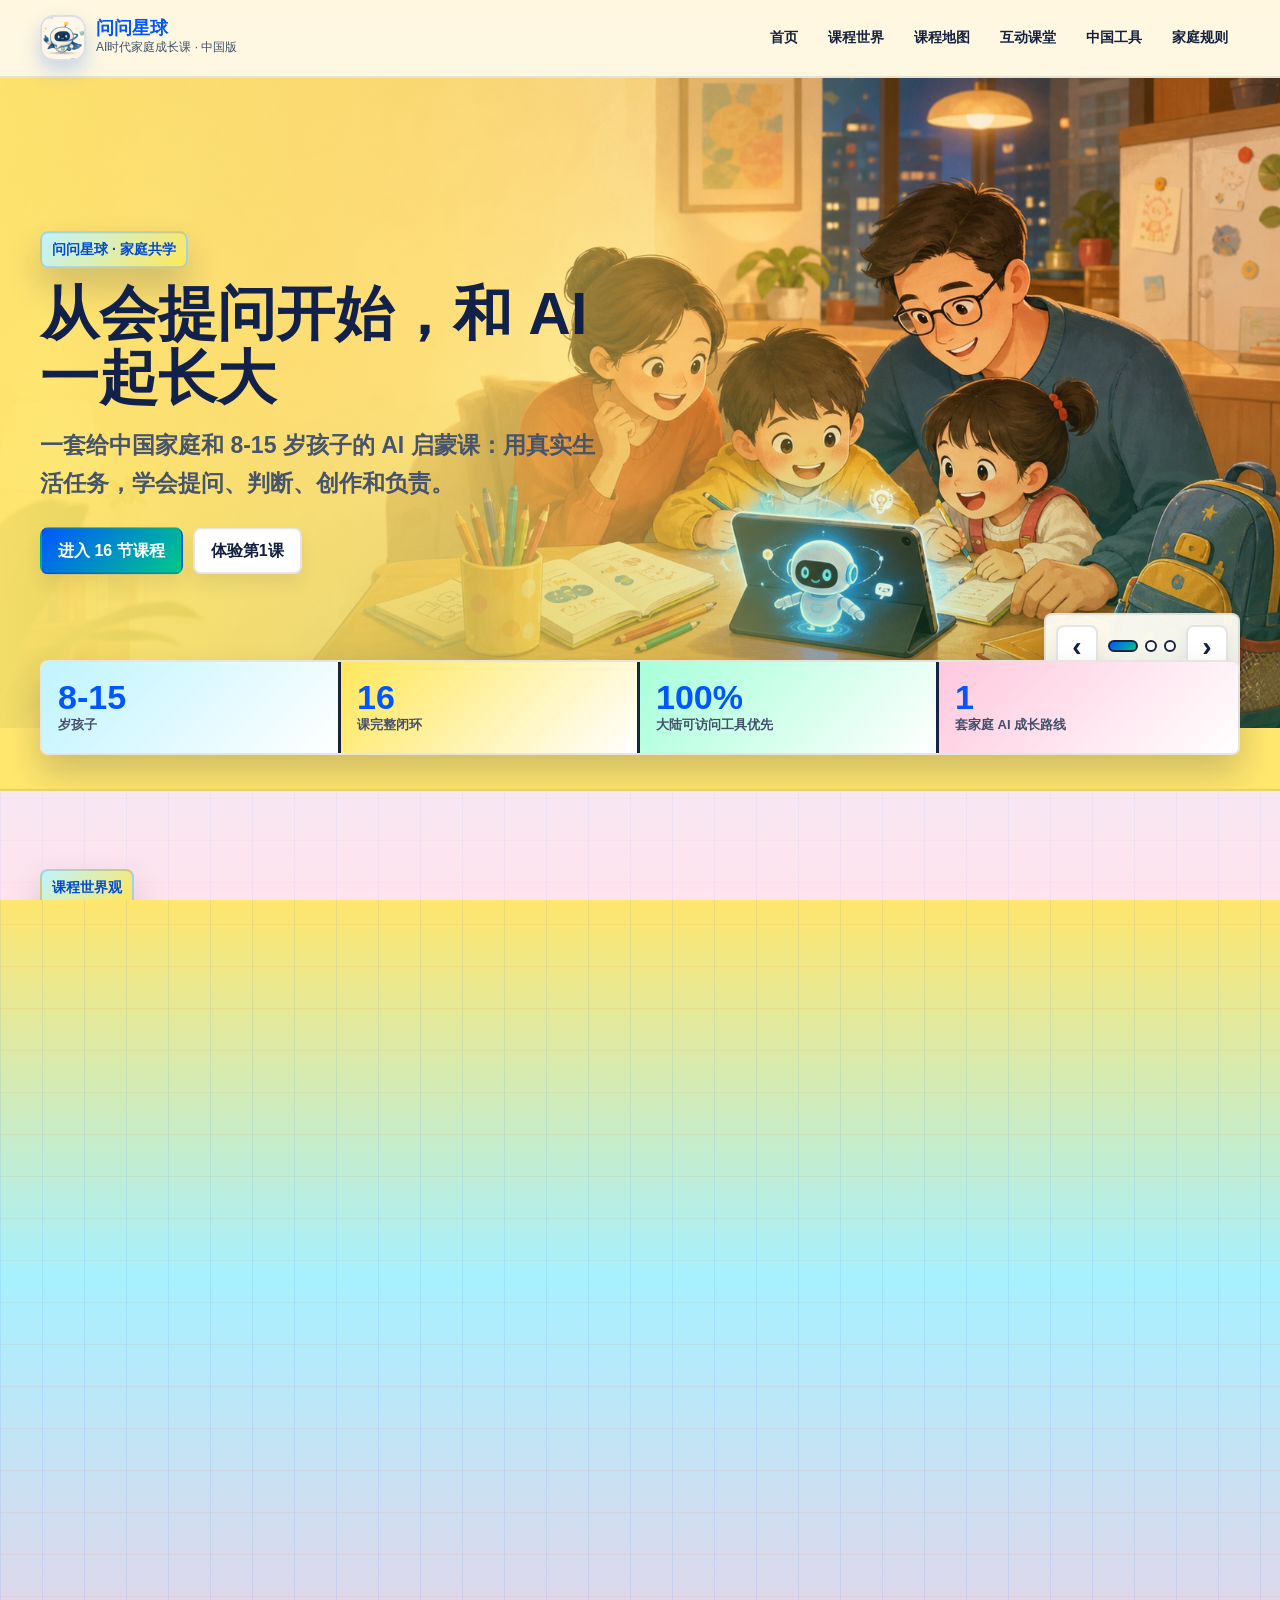
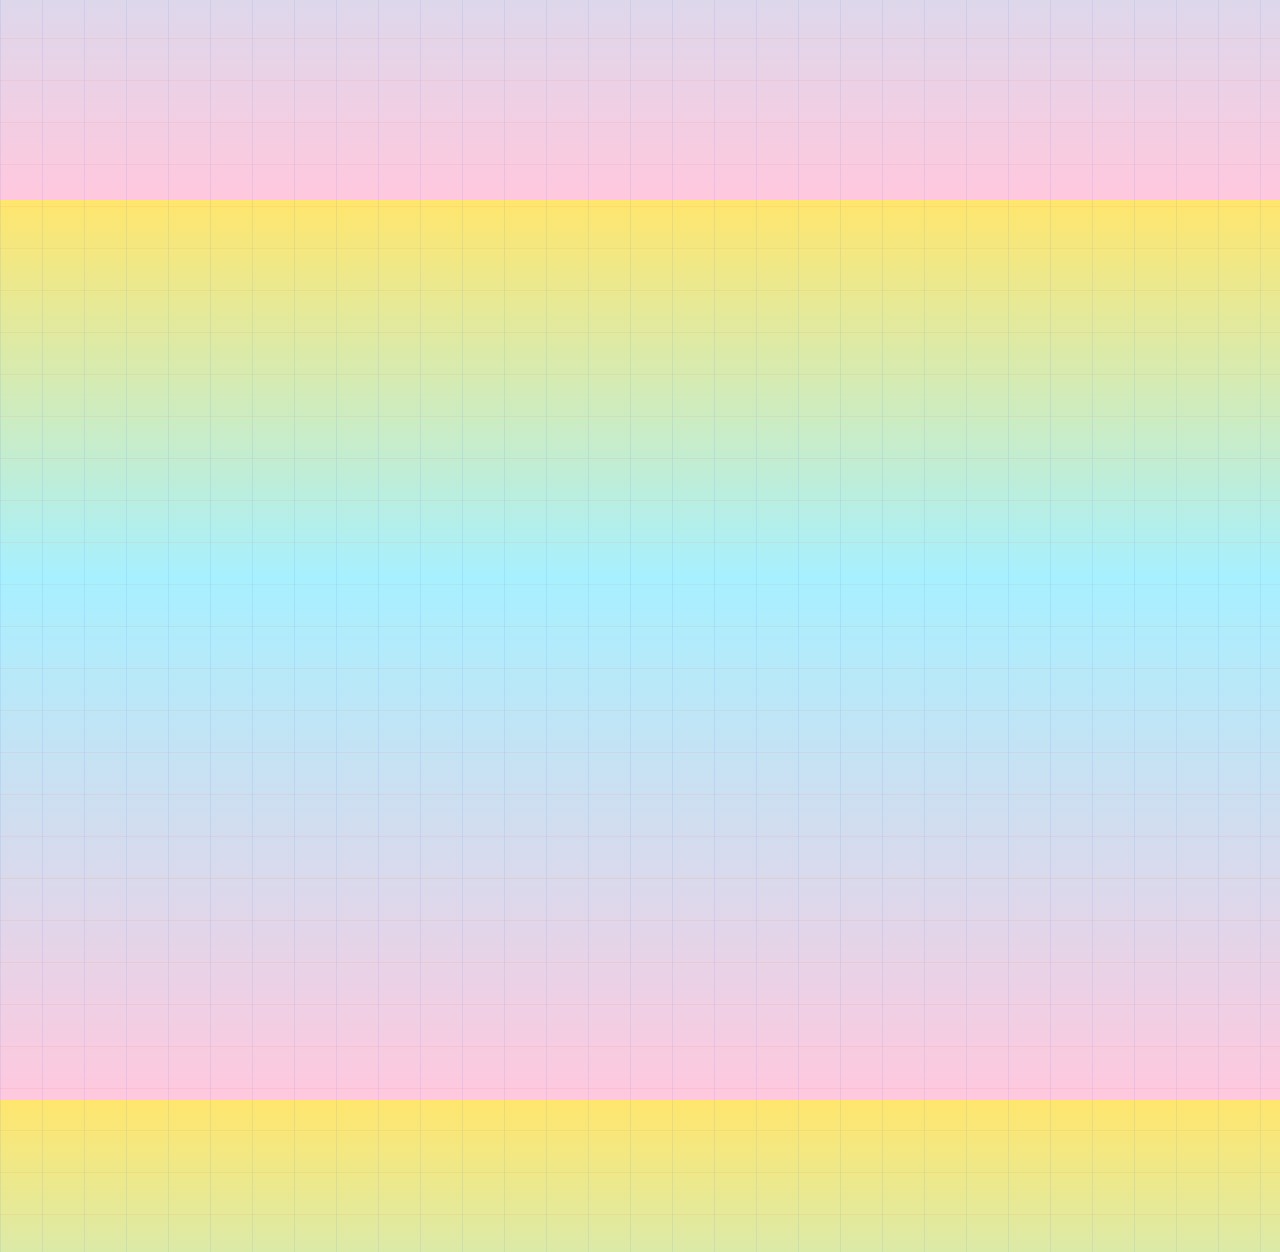
==== index.html @ 51a1dd1c "Publish Wenwen Planet AI course site" ====
<!doctype html>
<html lang="zh-CN">
<head>
  <meta charset="utf-8">
  <meta name="viewport" content="width=device-width, initial-scale=1">
  <title>问问星球 | AI时代家庭成长课（中国版）</title>
  <meta name="description" content="面向中国家庭与 8-15 岁孩子的 AI 原生教育启蒙课程，使用中国大陆可直接访问的 AI 工具，包含课程地图、交互 PPT 和每课小游戏。">
  <link rel="icon" href="assets/favicon.svg" type="image/svg+xml">
  <link rel="stylesheet" href="styles.css?v=wenwen-bright-20260520">
  <link rel="stylesheet" href="wenwen-bright.css?v=20260520f">
</head>
<body data-page="home">
  <a class="skip-link" href="#main">跳到主要内容</a>

  <header class="site-header">
    <nav class="topbar" aria-label="主导航">
      <a class="brand" href="#home" aria-label="问问星球首页">
        <span class="brand-mark image-mark" aria-hidden="true"><img src="assets/wenwen-planet-avatar.jpg" alt=""></span>
        <span>
          <strong>问问星球</strong>
          <small>AI时代家庭成长课 · 中国版</small>
        </span>
      </a>
      <button class="nav-toggle" type="button" aria-expanded="false" aria-controls="siteNav">
        <span aria-hidden="true">☰</span>
        <span class="sr-only">打开导航</span>
      </button>
      <div class="site-nav" id="siteNav">
        <a href="#home">首页</a>
        <a href="#world">课程世界</a>
        <a href="#map">课程地图</a>
        <a href="course.html?lesson=1">互动课堂</a>
        <a href="#toolbox">中国工具</a>
        <a href="#family">家庭规则</a>
      </div>
    </nav>
  </header>

  <main id="main">
    <section class="hero" id="home" aria-labelledby="heroTitle">
      <div class="hero-carousel" id="heroCarousel" aria-roledescription="carousel">
        <article class="hero-slide is-active" data-hero-slide="0">
          <img src="assets/hero-family-ai.jpg" alt="中国家庭在温暖的家中一起体验 AI 学习的儿童插画">
          <div class="hero-copy">
            <p class="eyebrow">问问星球 · 家庭共学</p>
            <h1 id="heroTitle">从会提问开始，和 AI 一起长大</h1>
            <p>一套给中国家庭和 8-15 岁孩子的 AI 启蒙课：用真实生活任务，学会提问、判断、创作和负责。</p>
            <div class="hero-actions">
              <a class="btn primary" href="#map">进入 16 节课程</a>
              <a class="btn ghost" href="course.html?lesson=1">体验第1课</a>
            </div>
          </div>
        </article>
        <article class="hero-slide" data-hero-slide="1">
          <img src="assets/hero-classroom-ai.jpg" alt="学生在课堂中使用 AI 解决学习问题的儿童插画">
          <div class="hero-copy">
            <p class="eyebrow">学习场景 · 真实落地</p>
            <h2>AI 可以是学习助手<br>不是答案复制机</h2>
            <p>用豆包、DeepSeek、通义千问、Kimi 等大陆可访问工具，练习“先思考，再让 AI 提示”。</p>
            <div class="hero-actions">
              <a class="btn primary" href="#map">看学习课程</a>
              <button class="btn ghost" type="button" data-start-course="3">打开第3课</button>
            </div>
          </div>
        </article>
        <article class="hero-slide" data-hero-slide="2">
          <img src="assets/hero-creator-ai.jpg" alt="孩子们用 AI 创作音乐、游戏和海报的儿童插画">
          <div class="hero-copy">
            <p class="eyebrow">创造力 · 作品驱动</p>
            <h2>把想法变成歌、海报、视频和游戏世界</h2>
            <p>每一课都有互动 PPT 和小游戏，孩子不是看完就走，而是带走一个小作品。</p>
            <div class="hero-actions">
              <button class="btn primary" type="button" data-start-course="6">体验创作课</button>
              <a class="btn ghost" href="#world">看课程世界</a>
            </div>
          </div>
        </article>
      </div>
      <div class="carousel-controls" aria-label="首页轮播控制">
        <button class="icon-btn" type="button" id="heroPrev" aria-label="上一张">‹</button>
        <div class="hero-dots" id="heroDots"></div>
        <button class="icon-btn" type="button" id="heroNext" aria-label="下一张">›</button>
      </div>
      <div class="hero-ribbon" aria-label="课程关键数字">
        <div><strong>8-15</strong><span>岁孩子</span></div>
        <div><strong>16</strong><span>课完整闭环</span></div>
        <div><strong>100%</strong><span>大陆可访问工具优先</span></div>
        <div><strong>1</strong><span>套家庭 AI 成长路线</span></div>
      </div>
    </section>

    <section class="section world-section" id="world" aria-labelledby="worldTitle">
      <div class="section-inner">
        <div class="section-heading">
          <p class="section-kicker">课程世界观</p>
          <h2 id="worldTitle">欢迎来到「问问星球」</h2>
          <p class="section-lead">孩子不是来寻找标准答案，而是跟着星球向导“问问”完成一连串真实任务：提问、验证、创作、展示，再把 AI 变成家庭共同成长的工具。</p>
        </div>
        <div class="mascot-showcase">
          <img src="assets/wenwen-planet-ip.jpg" alt="问问星球课程 Logo 和 AI 星球向导 IP 形象">
          <div>
            <p class="mini-tag">Logo / IP</p>
            <h3>问问，一个专门陪孩子提好问题的 AI 星球向导</h3>
            <p>视觉系统升级为明亮蓝绿、太阳黄和珊瑚橙的“探索星球”配色，保留纸感插画的温暖，同时让页面更有童趣、节奏和行动感。</p>
          </div>
        </div>
        <div class="phase-grid">
          <article class="phase-card color-mint">
            <span>01</span>
            <h3>AI时代认知建立</h3>
            <p>解决家长焦虑与孩子陌生感，理解 AI 和未来世界。</p>
          </article>
          <article class="phase-card color-sky">
            <span>02</span>
            <h3>AI真实生活场景</h3>
            <p>学习、英语、作业、绘画、视频、音乐、游戏都变成可操作任务。</p>
          </article>
          <article class="phase-card color-sun">
            <span>03</span>
            <h3>AI时代核心能力</h3>
            <p>练提问、判断、创造、协作，避免只会“点按钮”。</p>
          </article>
          <article class="phase-card color-rose">
            <span>04</span>
            <h3>AI安全与未来</h3>
            <p>识别诈骗、换脸和信息风险，建立未来学校与职业想象。</p>
          </article>
        </div>
      </div>
    </section>

    <section class="section story-section" aria-labelledby="storyTitle">
      <div class="section-inner">
        <div class="section-heading">
          <p class="section-kicker">插画场景</p>
          <h2 id="storyTitle">每个孩子都能代入的真实任务</h2>
          <p class="section-lead">课程视觉从真实照片改为更适合儿童课程的插画化表达，保留家庭、课堂、创作、项目和安全五类使用场景。</p>
        </div>
        <div class="story-grid">
          <article><img src="assets/hero-family-ai.jpg" alt="亲子共同学习 AI 插画"><h3>家庭共学</h3><p>家长不再只盯结果，而是和孩子一起看过程。</p></article>
          <article><img src="assets/hero-classroom-ai.jpg" alt="学生课堂使用 AI 插画"><h3>学习助手</h3><p>AI 讲思路、出练习、帮复盘，不替孩子完成作业。</p></article>
          <article><img src="assets/hero-creator-ai.jpg" alt="孩子用 AI 创作插画"><h3>创造力工坊</h3><p>歌曲、海报、动画、游戏都能变成孩子自己的作品。</p></article>
          <article><img src="assets/scene-safety-photo.jpg" alt="学生进行 AI 安全判断的场景"><h3>安全判断</h3><p>学会识别 AI 诈骗、换脸、隐私和不可靠信息。</p></article>
        </div>
      </div>
    </section>

    <section class="section map-section" id="map" aria-labelledby="mapTitle">
      <div class="section-inner">
        <div class="section-heading with-progress">
          <div>
            <p class="section-kicker">课程地图</p>
            <h2 id="mapTitle">16 节课，每课一个互动小游戏</h2>
            <p class="section-lead">点击任意课程会进入独立课堂页面：左侧是可翻页互动 PPT，右侧是本课小游戏、提示词模板和家庭任务。</p>
          </div>
          <div class="progress-widget" aria-label="课程完成进度">
            <strong id="progressNumber">0/16</strong>
            <span>已点亮课程</span>
            <div class="progress-track"><span id="progressBar"></span></div>
          </div>
        </div>
        <div class="map-controls">
          <div class="filter-group" role="group" aria-label="课程模块筛选">
            <button class="filter-btn is-active" type="button" data-filter="all">全部</button>
            <button class="filter-btn" type="button" data-filter="mindset">认知</button>
            <button class="filter-btn" type="button" data-filter="life">学习生活</button>
            <button class="filter-btn" type="button" data-filter="create">创造力</button>
            <button class="filter-btn" type="button" data-filter="ability">核心能力</button>
            <button class="filter-btn" type="button" data-filter="future">安全未来</button>
          </div>
          <label class="search-box">
            <span class="sr-only">搜索课程</span>
            <input id="lessonSearch" type="search" placeholder="搜索：作业、英语、音乐、游戏、安全……">
          </label>
        </div>
        <div class="lesson-grid" id="lessonGrid" aria-live="polite"></div>
      </div>
    </section>

    <section class="section toolbox-section" id="toolbox" aria-labelledby="toolboxTitle">
      <div class="section-inner">
        <div class="section-heading">
          <p class="section-kicker">中国可用工具</p>
          <h2 id="toolboxTitle">工具不是主角，真实可用才是门槛</h2>
          <p class="section-lead">课程优先使用中国大陆可直接访问的工具，并在每课标注适用场景。实际开课前建议再做一次可用性复查。</p>
        </div>
        <div class="tool-grid">
          <article><strong>对话与学习</strong><p>豆包、DeepSeek、腾讯元宝、通义千问、Kimi</p></article>
          <article><strong>图像与视频</strong><p>即梦AI、通义万相、美图AI、可灵AI、Seedance</p></article>
          <article><strong>音乐与游戏</strong><p>天工AI、豆包、蛋仔派对、迷你世界</p></article>
          <article><strong>陪伴与安全讨论</strong><p>星野、猫箱，以及家庭边界卡</p></article>
        </div>
      </div>
    </section>

    <section class="section family-section" id="family" aria-labelledby="familyTitle">
      <div class="section-inner family-grid">
        <div>
          <p class="section-kicker">家庭规则</p>
          <h2 id="familyTitle">不是禁止 AI，而是建立边界</h2>
          <p class="section-lead">孩子要能说清楚：我先做了什么，AI 帮了哪一步，我最后如何判断和修改。</p>
        </div>
        <div class="rule-board">
          <article><span>允许</span><p>解释知识、整理思路、启发创作、检查错误。</p></article>
          <article><span>不允许</span><p>直接抄答案、上传隐私、伪装原创、让 AI 替自己思考。</p></article>
          <article><span>必须</span><p>先自己想，再问 AI；能说出过程；家长和孩子一起制定规则。</p></article>
        </div>
      </div>
    </section>
  </main>

  <div class="toast" id="toast" role="status" aria-live="polite"></div>

  <script src="script.js?v=scroll-rescue-20260520d"></script>
</body>
</html>
---- styles.css ----
:root {
  --ink: #20213a;
  --muted: #62647c;
  --paper: #fff7df;
  --cream: #fffdf4;
  --line: #20213a;
  --blue: #3f7cff;
  --sky: #8ed8ff;
  --mint: #72dfb7;
  --sun: #ffd84d;
  --orange: #ff8657;
  --rose: #ff71a8;
  --violet: #8b76ff;
  --green: #9bdd62;
  --shadow: 6px 6px 0 rgba(32, 33, 58, 0.94);
  --soft-shadow: 0 18px 46px rgba(42, 38, 84, 0.16);
}

/* Refined illustration skin: calmer, softer, closer to children's book editorial design. */
:root {
  --ink: #17213c;
  --muted: #64708a;
  --paper: #fbf4e6;
  --cream: #fffdf7;
  --line: #d8dfeb;
  --blue: #2f6fbd;
  --sky: #d8ecff;
  --mint: #dff6e9;
  --sun: #ffe8a6;
  --orange: #f07d55;
  --rose: #f3c4d7;
  --violet: #d9d2ff;
  --green: #dff2c7;
  --shadow: 0 14px 34px rgba(23, 33, 60, 0.12);
  --soft-shadow: 0 18px 48px rgba(23, 33, 60, 0.13);
}

html,
body {
  min-height: 100%;
  overflow-x: hidden;
  overflow-y: auto;
}

body {
  background:
    linear-gradient(180deg, rgba(255, 253, 247, 0.82), rgba(251, 244, 230, 0.92)),
    var(--paper);
}

.site-header {
  border-bottom: 1px solid rgba(23, 33, 60, 0.1);
  background: rgba(255, 253, 247, 0.92);
}

.brand-mark {
  border: 1px solid rgba(23, 33, 60, 0.12);
  border-radius: 14px;
  background: linear-gradient(145deg, #eef8ff, #fff8de);
  box-shadow: 0 8px 18px rgba(47, 111, 189, 0.15);
  color: var(--blue);
}

.site-nav a:hover,
.site-nav a:focus,
.btn,
.icon-btn,
.filter-btn,
.chip-btn,
.pill-btn,
.search-box input {
  border: 1px solid rgba(23, 33, 60, 0.14);
  box-shadow: 0 8px 18px rgba(23, 33, 60, 0.08);
}

.btn:hover,
.icon-btn:hover,
.filter-btn:hover,
.chip-btn:hover,
.pill-btn:hover {
  transform: translateY(-1px);
  box-shadow: 0 12px 24px rgba(23, 33, 60, 0.11);
}

.btn.primary {
  background: var(--blue);
  color: white;
}

.btn.ghost,
.filter-btn,
.chip-btn,
.pill-btn {
  background: rgba(255, 253, 247, 0.94);
}

.eyebrow,
.section-kicker,
.mini-tag,
.ppt-kicker {
  border: 1px solid rgba(23, 33, 60, 0.12);
  background: rgba(216, 236, 255, 0.92);
  color: var(--blue);
  box-shadow: none;
}

.hero {
  border-bottom: 1px solid rgba(23, 33, 60, 0.08);
}

.hero-slide::after {
  background:
    linear-gradient(90deg, rgba(251, 244, 230, 0.98) 0%, rgba(251, 244, 230, 0.82) 37%, rgba(251, 244, 230, 0.22) 72%),
    linear-gradient(0deg, rgba(23, 33, 60, 0.08), transparent 56%);
}

.hero-copy {
  padding: 4px 0;
}

h1,
.hero-copy h2 {
  max-width: 620px;
  font-size: clamp(38px, 4.6vw, 64px);
  line-height: 1.08;
}

.hero-copy p:not(.eyebrow),
.section-lead {
  color: #4d5870;
}

.carousel-controls,
.hero-ribbon,
.phase-card,
.story-grid article,
.tool-grid article,
.lesson-card,
.rule-board article,
.ppt-stage,
.game-panel,
.prompt-card,
.worksheet-card,
.empty-classroom,
.progress-widget,
.studio-header,
.mascot-showcase,
.course-rail,
.course-cover-grid {
  border: 1px solid rgba(23, 33, 60, 0.12);
  box-shadow: var(--shadow);
}

.carousel-controls {
  background: rgba(255, 253, 247, 0.9);
}

.icon-btn,
.hero-dots button,
.slide-dots button {
  border: 1px solid rgba(23, 33, 60, 0.18);
}

.hero-dots button.is-active,
.slide-dots button.is-active {
  background: var(--blue);
}

.hero-ribbon {
  overflow: hidden;
}

.hero-ribbon div {
  border-right: 1px solid rgba(23, 33, 60, 0.12);
}

.phase-card {
  background: var(--cream);
}

.phase-card::after {
  border-color: rgba(23, 33, 60, 0.08);
}

.color-mint { background: #e8f7ee; }
.color-sky { background: #e8f4ff; }
.color-sun { background: #fff3cf; }
.color-rose { background: #ffeaf1; }

.mascot-showcase {
  display: grid;
  grid-template-columns: minmax(260px, 0.9fr) minmax(0, 1.1fr);
  gap: 28px;
  align-items: center;
  margin: 8px 0 28px;
  padding: 22px;
  border-radius: 8px;
  background: rgba(255, 253, 247, 0.94);
}

.mascot-showcase img {
  width: 100%;
  max-height: 430px;
  border-radius: 8px;
  object-fit: cover;
  object-position: center;
}

.mascot-showcase h3 {
  margin-bottom: 12px;
  font-size: clamp(26px, 3.6vw, 42px);
  line-height: 1.16;
}

.mascot-showcase p:last-child {
  margin-bottom: 0;
  color: var(--muted);
  font-size: 17px;
  font-weight: 650;
}

.lesson-art {
  border-bottom: 1px solid rgba(23, 33, 60, 0.1);
  background: #e8f4ff;
}

.lesson-art::before,
.lesson-art::after {
  display: none;
}

.lesson-icon {
  border: 1px solid rgba(23, 33, 60, 0.12);
  background: rgba(255, 253, 247, 0.94);
  box-shadow: 0 8px 18px rgba(23, 33, 60, 0.1);
}

.lesson-number,
.lesson-module,
.lesson-tags span,
.tool-chip {
  border: 1px solid rgba(23, 33, 60, 0.12);
}

.lesson-number,
.progress-widget {
  background: #eef8ff;
}

.filter-btn.is-active {
  background: var(--blue);
}

.ppt-frame {
  background:
    linear-gradient(135deg, rgba(232, 244, 255, 0.78), rgba(255, 243, 207, 0.42)),
    white;
}

.ppt-frame li,
.worksheet-card li,
.builder-grid label,
.quiz-item,
.sequence-zone {
  border: 1px solid rgba(23, 33, 60, 0.12);
}

.prompt-card pre {
  border: 0;
  background: #17213c;
}

.course-main {
  min-height: calc(100vh - 76px);
}

.course-cover {
  padding: 42px 0 28px;
}

.course-cover-grid {
  display: grid;
  grid-template-columns: minmax(0, 1fr) 260px;
  gap: 28px;
  align-items: center;
  padding: 24px;
  border-radius: 8px;
  background: rgba(255, 253, 247, 0.94);
}

.course-cover h1 {
  margin-bottom: 12px;
  font-size: clamp(34px, 4.4vw, 58px);
  line-height: 1.08;
}

.course-cover img {
  width: 100%;
  aspect-ratio: 1;
  border-radius: 8px;
  object-fit: cover;
  object-position: center 60%;
}

.course-workspace {
  padding: 12px 24px 72px;
}

.course-layout {
  width: min(1440px, 100%);
  margin: 0 auto;
  display: grid;
  grid-template-columns: 300px minmax(0, 1fr);
  gap: 20px;
  align-items: start;
}

.course-rail {
  position: sticky;
  top: 96px;
  max-height: calc(100vh - 116px);
  overflow: auto;
  padding: 14px;
  border-radius: 8px;
  background: rgba(255, 253, 247, 0.94);
}

.rail-head {
  display: grid;
  gap: 2px;
  margin-bottom: 12px;
}

.rail-head strong {
  font-size: 20px;
}

.rail-head span,
.rail-course em {
  color: var(--muted);
  font-style: normal;
  font-size: 12px;
  font-weight: 750;
}

.course-rail-list {
  display: grid;
  gap: 8px;
}

.rail-course {
  display: grid;
  grid-template-columns: 34px 1fr;
  gap: 8px;
  width: 100%;
  padding: 10px;
  border: 1px solid rgba(23, 33, 60, 0.1);
  border-radius: 8px;
  background: white;
  color: var(--ink);
  text-align: left;
}

.rail-course span {
  grid-row: span 2;
  display: grid;
  place-items: center;
  width: 34px;
  height: 34px;
  border-radius: 8px;
  background: #eef8ff;
  color: var(--blue);
  font-weight: 950;
}

.rail-course strong {
  line-height: 1.25;
  font-size: 14px;
}

.rail-course.is-active {
  border-color: rgba(47, 111, 189, 0.42);
  background: #eef8ff;
}

.course-page .classroom-shell,
body[data-page="course"] .classroom-shell {
  min-height: 620px;
}

body[data-page="course"] .lesson-studio {
  grid-template-columns: minmax(0, 1.05fr) minmax(360px, 0.95fr);
}

body[data-page="course"] .empty-classroom img {
  width: 160px;
  margin: 0 auto 12px;
  border-radius: 8px;
}

@media (max-width: 1050px) {
  .mascot-showcase,
  .course-cover-grid,
  .course-layout {
    grid-template-columns: 1fr;
  }

  .course-rail {
    position: relative;
    top: auto;
    max-height: none;
  }

  .course-rail-list {
    grid-template-columns: repeat(2, minmax(0, 1fr));
  }

  body[data-page="course"] .lesson-studio {
    grid-template-columns: 1fr;
  }
}

@media (max-width: 760px) {
  .hero-slide::after {
    background:
      linear-gradient(0deg, rgba(251, 244, 230, 0.98) 0%, rgba(251, 244, 230, 0.9) 54%, rgba(251, 244, 230, 0.22) 100%);
  }

  h1,
  .hero-copy h2 {
    font-size: clamp(34px, 10vw, 42px);
  }

  .hero-ribbon div {
    border-right: 1px solid rgba(23, 33, 60, 0.12);
    border-bottom: 1px solid rgba(23, 33, 60, 0.12);
  }

  .course-workspace {
    padding: 8px 14px 52px;
  }

  .course-rail-list {
    grid-template-columns: 1fr;
  }

  .course-cover-grid {
    padding: 18px;
  }

  .course-cover img {
    max-width: 220px;
    justify-self: center;
  }
}

/* Final active skin for Wenwen Planet. Kept at EOF so it wins over earlier design experiments. */
:root {
  --ink: #14203f;
  --muted: #526176;
  --paper: #fff2b8;
  --cream: #fffdf5;
  --line: #18233f;
  --blue: #2868ff;
  --sky: #7bd8ff;
  --mint: #43d8b5;
  --sun: #ffd62e;
  --orange: #ff7048;
  --rose: #ff76ad;
  --violet: #8d7cff;
  --green: #8ce75d;
  --shadow: 0 16px 32px rgba(20, 32, 63, 0.16);
  --soft-shadow: 0 18px 46px rgba(20, 32, 63, 0.14);
}

html,
body {
  height: auto !important;
  min-height: 100% !important;
  overflow-x: hidden !important;
  overflow-y: scroll !important;
  overscroll-behavior-y: auto;
  touch-action: pan-y;
}

body {
  background:
    linear-gradient(90deg, rgba(40, 104, 255, 0.055) 1px, transparent 1px),
    linear-gradient(180deg, rgba(255, 112, 72, 0.055) 1px, transparent 1px),
    linear-gradient(180deg, #fff7cf 0%, #e9f8ff 44%, #fff0ec 100%);
  background-size: 42px 42px, 42px 42px, auto;
}

main,
.course-main,
.section,
.course-workspace,
.classroom-section {
  overflow: visible !important;
}

section {
  scroll-margin-top: 94px;
}

.site-header {
  border-bottom: 2px solid rgba(20, 32, 63, 0.1);
  background: rgba(255, 253, 245, 0.9);
  backdrop-filter: blur(18px);
}

.brand {
  gap: 10px;
}

.brand strong {
  color: var(--blue);
}

.brand small {
  color: #42516a;
}

.brand-mark {
  border: 2px solid rgba(20, 32, 63, 0.14);
  background: linear-gradient(145deg, #ffffff, #e0fbff 45%, #fff0a3);
  box-shadow: 0 10px 18px rgba(40, 104, 255, 0.18);
}

.brand-mark.image-mark {
  padding: 0;
  overflow: hidden;
  background: #ffffff;
  color: transparent;
}

.brand-mark.image-mark img {
  width: 100%;
  height: 100%;
  display: block;
  object-fit: cover;
  object-position: center;
}

.site-nav a:hover,
.site-nav a:focus {
  border-color: rgba(40, 104, 255, 0.28);
  background: #fff6a8;
  box-shadow: 0 10px 18px rgba(40, 104, 255, 0.12);
}

.nav-toggle {
  background: #fff6a8;
  color: var(--blue);
  border: 2px solid rgba(20, 32, 63, 0.16);
}

.btn.primary,
.filter-btn.is-active,
.hero-dots button.is-active,
.slide-dots button.is-active {
  background: linear-gradient(135deg, var(--blue), #00bda5);
  color: #ffffff;
}

.btn.ghost,
.filter-btn,
.chip-btn,
.pill-btn {
  background: #ffffff;
}

.btn,
.icon-btn,
.filter-btn,
.chip-btn,
.pill-btn,
.search-box input {
  border: 2px solid rgba(20, 32, 63, 0.12);
  box-shadow: 0 10px 18px rgba(20, 32, 63, 0.08);
}

.eyebrow,
.section-kicker,
.mini-tag,
.ppt-kicker {
  border: 2px solid rgba(40, 104, 255, 0.15);
  background: linear-gradient(135deg, #dcf7ff, #fff1a6);
  color: #205be0;
}

.hero {
  background: #fff7cf;
  border-bottom: 2px solid rgba(20, 32, 63, 0.1);
}

.hero-slide::after {
  background:
    linear-gradient(90deg, rgba(255, 247, 207, 0.98) 0%, rgba(255, 247, 207, 0.82) 35%, rgba(255, 247, 207, 0.16) 72%),
    linear-gradient(0deg, rgba(40, 104, 255, 0.12), transparent 54%);
}

.hero-copy h1,
.hero-copy h2 {
  color: #12214a;
}

.hero-copy p:not(.eyebrow),
.section-lead {
  color: #46556d;
}

.carousel-controls,
.hero-ribbon,
.phase-card,
.story-grid article,
.tool-grid article,
.lesson-card,
.rule-board article,
.ppt-stage,
.game-panel,
.prompt-card,
.worksheet-card,
.empty-classroom,
.progress-widget,
.studio-header,
.mascot-showcase,
.course-rail,
.course-cover-grid {
  border: 2px solid rgba(20, 32, 63, 0.1);
  box-shadow: var(--shadow);
}

.carousel-controls,
.hero-ribbon,
.story-grid article,
.tool-grid article,
.lesson-card,
.rule-board article,
.ppt-stage,
.game-panel,
.prompt-card,
.worksheet-card,
.empty-classroom,
.studio-header,
.course-rail,
.course-cover-grid {
  background: rgba(255, 253, 245, 0.95);
}

.hero-ribbon strong {
  color: var(--blue);
}

.phase-card:nth-child(1) {
  background: linear-gradient(135deg, #d8ffef, #f4fff8);
}

.phase-card:nth-child(2) {
  background: linear-gradient(135deg, #dff6ff, #f7fcff);
}

.phase-card:nth-child(3) {
  background: linear-gradient(135deg, #fff0a6, #fff9db);
}

.phase-card:nth-child(4) {
  background: linear-gradient(135deg, #ffe2ef, #fff7fb);
}

.color-mint { background: #d8ffef; }
.color-sky { background: #dff6ff; }
.color-sun { background: #fff0a6; }
.color-rose { background: #ffe2ef; }

.mascot-showcase {
  background:
    linear-gradient(135deg, rgba(255, 255, 255, 0.96), rgba(220, 247, 255, 0.76)),
    #ffffff;
}

.mascot-showcase img,
.story-grid img,
.course-cover img,
.empty-classroom img {
  border: 2px solid rgba(20, 32, 63, 0.08);
  box-shadow: 0 14px 28px rgba(20, 32, 63, 0.1);
}

.lesson-art {
  background: linear-gradient(135deg, #dff6ff, #fff0a6);
}

.lesson-icon {
  background: linear-gradient(135deg, #ffffff, #dff6ff);
  color: var(--blue);
}

.lesson-number,
.lesson-module,
.lesson-tags span,
.tool-chip,
.ppt-frame li,
.worksheet-card li,
.builder-grid label,
.quiz-item,
.sequence-zone,
.rail-course span {
  border: 2px solid rgba(20, 32, 63, 0.1);
}

.lesson-number,
.progress-widget,
.rail-course span {
  background: #fff0a6;
  color: #9a4d00;
}

.lesson-module,
.lesson-tags span,
.tool-chip {
  background: #dff6ff;
  color: #205be0;
}

.ppt-frame {
  background:
    linear-gradient(135deg, rgba(223, 246, 255, 0.88), rgba(255, 240, 166, 0.56)),
    #ffffff;
}

.prompt-card pre {
  background: #12214a;
}

.rail-course {
  border: 2px solid rgba(20, 32, 63, 0.08);
  background: #ffffff;
}

.rail-course.is-active {
  border-color: rgba(40, 104, 255, 0.42);
  background: linear-gradient(135deg, #dff6ff, #fff6bd);
}

.focus-classroom .hero,
.focus-classroom .world-section,
.focus-classroom .story-section,
.focus-classroom .map-section,
.focus-classroom .toolbox-section,
.focus-classroom .family-section {
  display: block;
}

@media (max-width: 760px) {
  .hero-slide::after {
    background:
      linear-gradient(0deg, rgba(255, 247, 207, 0.98) 0%, rgba(255, 247, 207, 0.9) 54%, rgba(255, 247, 207, 0.18) 100%);
  }
}

/* Wenwen Planet bright illustration skin: vivid enough for children, still readable for parents. */
:root {
  --ink: #14203f;
  --muted: #526176;
  --paper: #fff2b8;
  --cream: #fffdf5;
  --line: #18233f;
  --blue: #2868ff;
  --sky: #7bd8ff;
  --mint: #43d8b5;
  --sun: #ffd62e;
  --orange: #ff7048;
  --rose: #ff76ad;
  --violet: #8d7cff;
  --green: #8ce75d;
  --shadow: 0 16px 32px rgba(20, 32, 63, 0.16);
  --soft-shadow: 0 18px 46px rgba(20, 32, 63, 0.14);
}

html,
body {
  height: auto !important;
  min-height: 100% !important;
  overflow-x: hidden !important;
  overflow-y: scroll !important;
  overscroll-behavior-y: auto;
  touch-action: pan-y;
}

body {
  background:
    linear-gradient(90deg, rgba(40, 104, 255, 0.055) 1px, transparent 1px),
    linear-gradient(180deg, rgba(255, 112, 72, 0.055) 1px, transparent 1px),
    linear-gradient(180deg, #fff7cf 0%, #e9f8ff 44%, #fff0ec 100%);
  background-size: 42px 42px, 42px 42px, auto;
}

main,
.course-main,
.section,
.course-workspace,
.classroom-section {
  overflow: visible !important;
}

section {
  scroll-margin-top: 94px;
}

.site-header {
  border-bottom: 2px solid rgba(20, 32, 63, 0.1);
  background: rgba(255, 253, 245, 0.9);
  backdrop-filter: blur(18px);
}

.brand {
  gap: 10px;
}

.brand strong {
  color: var(--blue);
  letter-spacing: 0;
}

.brand small {
  color: #42516a;
}

.brand-mark {
  border: 2px solid rgba(20, 32, 63, 0.14);
  background: linear-gradient(145deg, #ffffff, #e0fbff 45%, #fff0a3);
  box-shadow: 0 10px 18px rgba(40, 104, 255, 0.18);
}

.brand-mark.image-mark {
  padding: 0;
  overflow: hidden;
  background: #ffffff;
  color: transparent;
}

.brand-mark.image-mark img {
  width: 100%;
  height: 100%;
  display: block;
  object-fit: cover;
  object-position: center;
}

.site-nav a:hover,
.site-nav a:focus {
  border-color: rgba(40, 104, 255, 0.28);
  background: #fff6a8;
  box-shadow: 0 10px 18px rgba(40, 104, 255, 0.12);
}

.nav-toggle {
  background: #fff6a8;
  color: var(--blue);
  border: 2px solid rgba(20, 32, 63, 0.16);
}

.btn.primary,
.filter-btn.is-active,
.hero-dots button.is-active,
.slide-dots button.is-active {
  background: linear-gradient(135deg, var(--blue), #00bda5);
  color: #ffffff;
}

.btn.ghost,
.filter-btn,
.chip-btn,
.pill-btn {
  background: #ffffff;
}

.btn,
.icon-btn,
.filter-btn,
.chip-btn,
.pill-btn,
.search-box input {
  border: 2px solid rgba(20, 32, 63, 0.12);
  box-shadow: 0 10px 18px rgba(20, 32, 63, 0.08);
}

.eyebrow,
.section-kicker,
.mini-tag,
.ppt-kicker {
  border: 2px solid rgba(40, 104, 255, 0.15);
  background: linear-gradient(135deg, #dcf7ff, #fff1a6);
  color: #205be0;
}

.hero {
  background: #fff7cf;
  border-bottom: 2px solid rgba(20, 32, 63, 0.1);
}

.hero-slide::after {
  background:
    linear-gradient(90deg, rgba(255, 247, 207, 0.98) 0%, rgba(255, 247, 207, 0.82) 35%, rgba(255, 247, 207, 0.16) 72%),
    linear-gradient(0deg, rgba(40, 104, 255, 0.12), transparent 54%);
}

.hero-copy h1,
.hero-copy h2 {
  color: #12214a;
}

.hero-copy p:not(.eyebrow),
.section-lead {
  color: #46556d;
}

.carousel-controls,
.hero-ribbon,
.phase-card,
.story-grid article,
.tool-grid article,
.lesson-card,
.rule-board article,
.ppt-stage,
.game-panel,
.prompt-card,
.worksheet-card,
.empty-classroom,
.progress-widget,
.studio-header,
.mascot-showcase,
.course-rail,
.course-cover-grid {
  border: 2px solid rgba(20, 32, 63, 0.1);
  box-shadow: var(--shadow);
}

.carousel-controls,
.hero-ribbon,
.story-grid article,
.tool-grid article,
.lesson-card,
.rule-board article,
.ppt-stage,
.game-panel,
.prompt-card,
.worksheet-card,
.empty-classroom,
.studio-header,
.course-rail,
.course-cover-grid {
  background: rgba(255, 253, 245, 0.95);
}

.hero-ribbon strong {
  color: var(--blue);
}

.phase-card:nth-child(1) {
  background: linear-gradient(135deg, #d8ffef, #f4fff8);
}

.phase-card:nth-child(2) {
  background: linear-gradient(135deg, #dff6ff, #f7fcff);
}

.phase-card:nth-child(3) {
  background: linear-gradient(135deg, #fff0a6, #fff9db);
}

.phase-card:nth-child(4) {
  background: linear-gradient(135deg, #ffe2ef, #fff7fb);
}

.color-mint { background: #d8ffef; }
.color-sky { background: #dff6ff; }
.color-sun { background: #fff0a6; }
.color-rose { background: #ffe2ef; }

.mascot-showcase {
  background:
    linear-gradient(135deg, rgba(255, 255, 255, 0.96), rgba(220, 247, 255, 0.76)),
    #ffffff;
}

.mascot-showcase img,
.story-grid img,
.course-cover img,
.empty-classroom img {
  border: 2px solid rgba(20, 32, 63, 0.08);
  box-shadow: 0 14px 28px rgba(20, 32, 63, 0.1);
}

.lesson-art {
  background: linear-gradient(135deg, #dff6ff, #fff0a6);
}

.lesson-icon {
  background: linear-gradient(135deg, #ffffff, #dff6ff);
  color: var(--blue);
}

.lesson-number,
.lesson-module,
.lesson-tags span,
.tool-chip,
.ppt-frame li,
.worksheet-card li,
.builder-grid label,
.quiz-item,
.sequence-zone,
.rail-course span {
  border: 2px solid rgba(20, 32, 63, 0.1);
}

.lesson-number,
.progress-widget,
.rail-course span {
  background: #fff0a6;
  color: #9a4d00;
}

.lesson-module,
.lesson-tags span,
.tool-chip {
  background: #dff6ff;
  color: #205be0;
}

.ppt-frame {
  background:
    linear-gradient(135deg, rgba(223, 246, 255, 0.88), rgba(255, 240, 166, 0.56)),
    #ffffff;
}

.prompt-card pre {
  background: #12214a;
}

.rail-course {
  border: 2px solid rgba(20, 32, 63, 0.08);
  background: #ffffff;
}

.rail-course.is-active {
  border-color: rgba(40, 104, 255, 0.42);
  background: linear-gradient(135deg, #dff6ff, #fff6bd);
}

body[data-page="course"] .classroom-shell {
  min-height: 620px;
}

.focus-classroom .hero,
.focus-classroom .world-section,
.focus-classroom .story-section,
.focus-classroom .map-section,
.focus-classroom .toolbox-section,
.focus-classroom .family-section {
  display: block;
}

@media (max-width: 760px) {
  .hero-slide::after {
    background:
      linear-gradient(0deg, rgba(255, 247, 207, 0.98) 0%, rgba(255, 247, 207, 0.9) 54%, rgba(255, 247, 207, 0.18) 100%);
  }
}

* {
  box-sizing: border-box;
}

html {
  scroll-behavior: smooth;
}

body {
  margin: 0;
  color: var(--ink);
  background:
    linear-gradient(90deg, rgba(32, 33, 58, 0.04) 1px, transparent 1px),
    linear-gradient(0deg, rgba(32, 33, 58, 0.04) 1px, transparent 1px),
    var(--paper);
  background-size: 26px 26px;
  font-family: -apple-system, BlinkMacSystemFont, "Segoe UI", "PingFang SC", "Hiragino Sans GB", "Microsoft YaHei", sans-serif;
  line-height: 1.65;
}

button,
input,
select,
textarea {
  font: inherit;
}

button {
  cursor: pointer;
}

a {
  color: inherit;
  text-decoration: none;
}

img {
  display: block;
  max-width: 100%;
}

.sr-only,
.skip-link {
  position: absolute;
  width: 1px;
  height: 1px;
  padding: 0;
  margin: -1px;
  overflow: hidden;
  clip: rect(0, 0, 0, 0);
  white-space: nowrap;
  border: 0;
}

.skip-link:focus {
  width: auto;
  height: auto;
  clip: auto;
  margin: 12px;
  padding: 10px 14px;
  background: var(--ink);
  color: white;
  z-index: 1000;
}

.site-header {
  position: sticky;
  top: 0;
  z-index: 50;
  border-bottom: 3px solid var(--line);
  background: rgba(255, 247, 223, 0.94);
  backdrop-filter: blur(14px);
}

.topbar {
  width: min(1200px, calc(100% - 32px));
  min-height: 76px;
  margin: 0 auto;
  display: flex;
  align-items: center;
  justify-content: space-between;
  gap: 18px;
}

.brand {
  display: inline-flex;
  align-items: center;
  gap: 12px;
  min-width: 260px;
}

.brand > span:last-child {
  min-width: 0;
}

.brand-mark {
  display: inline-grid;
  place-items: center;
  width: 46px;
  height: 46px;
  border: 3px solid var(--line);
  border-radius: 8px;
  background: var(--sun);
  color: var(--ink);
  font-weight: 950;
  box-shadow: 4px 4px 0 var(--rose);
}

.brand strong,
.brand small {
  display: block;
}

.brand strong {
  font-size: 18px;
  line-height: 1.15;
}

.brand small {
  color: var(--muted);
  font-size: 12px;
}

.site-nav {
  display: flex;
  justify-content: flex-end;
  gap: 6px;
}

.site-nav a {
  padding: 9px 10px;
  border: 2px solid transparent;
  border-radius: 8px;
  font-size: 14px;
  font-weight: 800;
}

.site-nav a:hover,
.site-nav a:focus {
  border-color: var(--line);
  background: white;
  box-shadow: 3px 3px 0 var(--line);
}

.nav-toggle {
  display: none;
  width: 42px;
  height: 42px;
  border: 3px solid var(--line);
  border-radius: 8px;
  background: var(--sun);
}

.hero {
  position: relative;
  overflow: hidden;
  border-bottom: 3px solid var(--line);
  background: var(--cream);
}

.hero-carousel {
  position: relative;
  min-height: 650px;
}

.hero-slide {
  position: absolute;
  inset: 0;
  opacity: 0;
  visibility: hidden;
  transition: opacity 360ms ease, visibility 360ms ease;
}

.hero-slide.is-active {
  position: relative;
  opacity: 1;
  visibility: visible;
}

.hero-slide img {
  width: 100%;
  height: 650px;
  object-fit: cover;
}

.hero-slide::after {
  content: "";
  position: absolute;
  inset: 0;
  background:
    linear-gradient(90deg, rgba(255, 247, 223, 0.96) 0%, rgba(255, 247, 223, 0.86) 36%, rgba(255, 247, 223, 0.15) 70%),
    linear-gradient(0deg, rgba(32, 33, 58, 0.18), transparent 48%);
  pointer-events: none;
}

.hero-copy {
  position: absolute;
  z-index: 2;
  left: max(24px, calc((100% - 1200px) / 2));
  top: 50%;
  width: min(640px, calc(100% - 48px));
  transform: translateY(-50%);
}

.eyebrow,
.section-kicker,
.mini-tag {
  display: inline-flex;
  align-items: center;
  padding: 5px 10px;
  margin: 0 0 14px;
  border: 2px solid var(--line);
  border-radius: 8px;
  background: var(--sun);
  color: var(--ink);
  font-size: 14px;
  font-weight: 900;
  box-shadow: 3px 3px 0 var(--line);
}

h1,
h2,
h3,
p {
  margin-top: 0;
}

h1,
.hero-copy h2 {
  margin-bottom: 18px;
  font-size: clamp(40px, 5.1vw, 58px);
  line-height: 1.05;
  letter-spacing: 0;
}

.hero-copy p:not(.eyebrow) {
  max-width: 560px;
  margin-bottom: 24px;
  color: #343650;
  font-size: clamp(18px, 2vw, 23px);
  font-weight: 650;
  overflow-wrap: break-word;
}

.hero-actions,
.slide-actions,
.game-actions,
.course-actions {
  display: flex;
  flex-wrap: wrap;
  gap: 10px;
}

.btn,
.icon-btn,
.filter-btn,
.chip-btn,
.pill-btn {
  border: 3px solid var(--line);
  border-radius: 8px;
  background: white;
  color: var(--ink);
  font-weight: 900;
  line-height: 1.2;
  box-shadow: 4px 4px 0 var(--line);
  transition: transform 140ms ease, box-shadow 140ms ease, background 140ms ease;
}

.btn {
  display: inline-flex;
  align-items: center;
  justify-content: center;
  min-height: 46px;
  padding: 12px 16px;
}

.btn.primary {
  background: var(--orange);
  color: white;
}

.btn.ghost {
  background: white;
}

.btn.small {
  min-height: 38px;
  padding: 8px 11px;
  font-size: 13px;
}

.btn:hover,
.icon-btn:hover,
.filter-btn:hover,
.chip-btn:hover,
.pill-btn:hover {
  transform: translate(2px, 2px);
  box-shadow: 2px 2px 0 var(--line);
}

.carousel-controls {
  position: absolute;
  z-index: 3;
  right: max(20px, calc((100% - 1200px) / 2));
  bottom: 110px;
  display: flex;
  align-items: center;
  gap: 10px;
  padding: 10px;
  border: 3px solid var(--line);
  border-radius: 8px;
  background: rgba(255, 253, 244, 0.9);
  box-shadow: var(--shadow);
}

.icon-btn {
  width: 42px;
  height: 42px;
  font-size: 28px;
}

.hero-dots {
  display: flex;
  gap: 7px;
}

.hero-dots button {
  width: 12px;
  height: 12px;
  padding: 0;
  border: 2px solid var(--line);
  border-radius: 50%;
  background: white;
}

.hero-dots button.is-active {
  width: 30px;
  border-radius: 8px;
  background: var(--rose);
}

.hero-ribbon {
  position: relative;
  z-index: 3;
  width: min(1200px, calc(100% - 32px));
  margin: -68px auto 34px;
  display: grid;
  grid-template-columns: repeat(4, minmax(0, 1fr));
  border: 3px solid var(--line);
  border-radius: 8px;
  background: white;
  box-shadow: var(--shadow);
}

.hero-ribbon div {
  padding: 18px 16px;
  border-right: 3px solid var(--line);
}

.hero-ribbon div:last-child {
  border-right: 0;
}

.hero-ribbon strong,
.hero-ribbon span {
  display: block;
}

.hero-ribbon strong {
  font-size: clamp(24px, 3vw, 34px);
  line-height: 1;
}

.hero-ribbon span {
  color: var(--muted);
  font-size: 13px;
  font-weight: 800;
}

.section {
  padding: 78px 0;
}

.section:nth-of-type(even) {
  background: rgba(255, 255, 255, 0.48);
}

.section-inner {
  width: min(1200px, calc(100% - 32px));
  margin: 0 auto;
}

.section-heading {
  max-width: 820px;
  margin-bottom: 28px;
}

.section-heading.with-progress {
  max-width: none;
  display: flex;
  align-items: end;
  justify-content: space-between;
  gap: 24px;
}

.section h2 {
  margin-bottom: 12px;
  font-size: clamp(30px, 5vw, 54px);
  line-height: 1.05;
}

.section-lead {
  color: var(--muted);
  font-size: 18px;
  font-weight: 650;
}

.phase-grid,
.story-grid,
.tool-grid,
.lesson-grid {
  display: grid;
  gap: 18px;
}

.phase-grid {
  grid-template-columns: repeat(4, minmax(0, 1fr));
}

.phase-card,
.story-grid article,
.tool-grid article,
.lesson-card,
.rule-board article,
.ppt-stage,
.game-panel,
.prompt-card,
.worksheet-card,
.empty-classroom {
  border: 3px solid var(--line);
  border-radius: 8px;
  background: white;
  box-shadow: var(--shadow);
}

.phase-card {
  min-height: 230px;
  padding: 20px;
  position: relative;
  overflow: hidden;
}

.phase-card::after {
  content: "";
  position: absolute;
  right: -34px;
  bottom: -34px;
  width: 120px;
  height: 120px;
  border: 3px solid var(--line);
  border-radius: 50%;
  background: rgba(255, 255, 255, 0.42);
}

.phase-card span {
  display: inline-grid;
  place-items: center;
  width: 44px;
  height: 44px;
  margin-bottom: 28px;
  border: 3px solid var(--line);
  border-radius: 50%;
  background: white;
  font-weight: 950;
}

.phase-card h3 {
  margin-bottom: 10px;
  font-size: 22px;
}

.phase-card p {
  margin-bottom: 0;
  color: #36384f;
  font-weight: 650;
}

.color-mint { background: var(--mint); }
.color-sky { background: var(--sky); }
.color-sun { background: var(--sun); }
.color-rose { background: var(--rose); }

.story-grid {
  grid-template-columns: repeat(4, minmax(0, 1fr));
}

.story-grid article {
  overflow: hidden;
  background: var(--cream);
}

.story-grid img {
  width: 100%;
  height: 190px;
  object-fit: cover;
  border-bottom: 3px solid var(--line);
}

.story-grid h3,
.story-grid p {
  padding: 0 16px;
}

.story-grid h3 {
  margin: 16px 0 8px;
  font-size: 22px;
}

.story-grid p {
  margin-bottom: 18px;
  color: var(--muted);
  font-weight: 650;
}

.progress-widget {
  min-width: 210px;
  padding: 16px;
  border: 3px solid var(--line);
  border-radius: 8px;
  background: var(--sun);
  box-shadow: var(--shadow);
}

.progress-widget strong,
.progress-widget span {
  display: block;
}

.progress-widget strong {
  font-size: 32px;
  line-height: 1;
}

.progress-widget span {
  margin: 4px 0 12px;
  font-weight: 800;
}

.progress-track,
.score-track {
  height: 12px;
  border: 2px solid var(--line);
  border-radius: 999px;
  background: white;
  overflow: hidden;
}

.progress-track span,
.score-track span {
  display: block;
  width: 0%;
  height: 100%;
  background: var(--green);
  transition: width 220ms ease;
}

.map-controls {
  display: flex;
  align-items: center;
  justify-content: space-between;
  gap: 16px;
  margin-bottom: 22px;
}

.filter-group {
  display: flex;
  flex-wrap: wrap;
  gap: 8px;
}

.filter-btn {
  min-height: 38px;
  padding: 8px 10px;
  background: white;
}

.filter-btn.is-active {
  background: var(--blue);
  color: white;
}

.search-box {
  min-width: min(340px, 100%);
}

.search-box input {
  width: 100%;
  min-height: 44px;
  padding: 10px 13px;
  border: 3px solid var(--line);
  border-radius: 8px;
  background: white;
  box-shadow: 4px 4px 0 var(--line);
  font-weight: 700;
}

.lesson-grid {
  grid-template-columns: repeat(4, minmax(0, 1fr));
}

.lesson-card {
  display: grid;
  min-height: 430px;
  overflow: hidden;
  background: var(--cream);
  transition: transform 160ms ease, box-shadow 160ms ease;
}

.lesson-card:hover {
  transform: translateY(-4px);
}

.lesson-card.is-done {
  background: #f4ffe9;
}

.lesson-art {
  position: relative;
  min-height: 150px;
  border-bottom: 3px solid var(--line);
  overflow: hidden;
  background: var(--art-bg, var(--sky));
}

.lesson-art img {
  width: 100%;
  height: 150px;
  object-fit: cover;
}

.lesson-art::before,
.lesson-art::after {
  content: "";
  position: absolute;
  border: 3px solid var(--line);
  background: rgba(255, 255, 255, 0.55);
}

.lesson-art::before {
  width: 72px;
  height: 72px;
  right: 18px;
  top: 20px;
  border-radius: 50%;
}

.lesson-art::after {
  width: 108px;
  height: 22px;
  left: 18px;
  bottom: 22px;
  transform: rotate(-5deg);
}

.lesson-icon {
  position: absolute;
  z-index: 2;
  left: 20px;
  top: 24px;
  display: grid;
  place-items: center;
  width: 62px;
  height: 62px;
  border: 3px solid var(--line);
  border-radius: 8px;
  background: white;
  font-size: 32px;
  box-shadow: 4px 4px 0 var(--line);
}

.lesson-body {
  display: grid;
  gap: 10px;
  padding: 16px;
}

.lesson-topline {
  display: flex;
  align-items: center;
  justify-content: space-between;
  gap: 8px;
}

.lesson-number,
.lesson-module {
  display: inline-flex;
  align-items: center;
  min-height: 28px;
  padding: 4px 8px;
  border: 2px solid var(--line);
  border-radius: 8px;
  background: white;
  font-size: 12px;
  font-weight: 900;
}

.lesson-number {
  background: var(--sun);
}

.lesson-card h3 {
  margin: 0;
  font-size: 21px;
  line-height: 1.18;
}

.lesson-card p {
  margin: 0;
  color: var(--muted);
  font-weight: 650;
}

.lesson-tags {
  display: flex;
  flex-wrap: wrap;
  gap: 6px;
}

.lesson-tags span,
.tool-chip {
  display: inline-flex;
  align-items: center;
  padding: 4px 7px;
  border: 2px solid rgba(32, 33, 58, 0.82);
  border-radius: 999px;
  background: white;
  font-size: 12px;
  font-weight: 850;
}

.course-actions {
  align-self: end;
}

.classroom-shell {
  min-height: 360px;
}

.classroom-shell.is-empty {
  display: grid;
  place-items: center;
}

.empty-classroom {
  max-width: 540px;
  padding: 34px;
  text-align: center;
  background: white;
}

.empty-classroom span {
  display: block;
  font-size: 52px;
}

.empty-classroom h3 {
  margin: 6px 0 8px;
  font-size: 28px;
}

.lesson-studio {
  display: grid;
  grid-template-columns: minmax(0, 1.1fr) minmax(340px, 0.9fr);
  gap: 20px;
  align-items: start;
}

.studio-header {
  grid-column: 1 / -1;
  display: grid;
  grid-template-columns: minmax(0, 1fr) auto;
  gap: 16px;
  align-items: end;
  padding: 20px;
  border: 3px solid var(--line);
  border-radius: 8px;
  background: white;
  box-shadow: var(--shadow);
}

.studio-header h3 {
  margin-bottom: 8px;
  font-size: clamp(28px, 4vw, 44px);
  line-height: 1.1;
}

.studio-header p {
  max-width: 760px;
  margin-bottom: 0;
  color: var(--muted);
  font-size: 17px;
  font-weight: 650;
}

.studio-meta {
  display: flex;
  flex-wrap: wrap;
  gap: 8px;
}

.ppt-stage {
  overflow: hidden;
  background: var(--cream);
}

.ppt-frame {
  min-height: 430px;
  padding: 28px;
  border-bottom: 3px solid var(--line);
  background:
    linear-gradient(135deg, rgba(255, 216, 77, 0.38), rgba(142, 216, 255, 0.34)),
    white;
}

.ppt-kicker {
  display: inline-flex;
  margin-bottom: 14px;
  padding: 5px 9px;
  border: 2px solid var(--line);
  border-radius: 8px;
  background: var(--rose);
  color: white;
  font-weight: 900;
}

.ppt-frame h4 {
  margin: 0 0 18px;
  font-size: clamp(30px, 5vw, 52px);
  line-height: 1.05;
}

.ppt-frame p {
  color: #36384f;
  font-size: 18px;
  font-weight: 650;
}

.ppt-frame ul {
  display: grid;
  gap: 10px;
  padding: 0;
  margin: 22px 0 0;
  list-style: none;
}

.ppt-frame li {
  padding: 12px 14px;
  border: 2px solid var(--line);
  border-radius: 8px;
  background: white;
  font-weight: 750;
}

.speaker-note {
  display: none;
  margin-top: 18px;
  padding: 14px;
  border: 2px dashed var(--line);
  border-radius: 8px;
  background: #fff7c8;
  color: #444054;
  font-weight: 700;
}

.speaker-note.is-visible {
  display: block;
}

.ppt-controls {
  display: grid;
  grid-template-columns: auto 1fr auto auto;
  align-items: center;
  gap: 10px;
  padding: 14px;
  background: white;
}

.slide-dots {
  display: flex;
  justify-content: center;
  gap: 7px;
}

.slide-dots button {
  width: 13px;
  height: 13px;
  padding: 0;
  border: 2px solid var(--line);
  border-radius: 50%;
  background: white;
}

.slide-dots button.is-active {
  width: 32px;
  border-radius: 8px;
  background: var(--blue);
}

.side-stack {
  display: grid;
  gap: 18px;
}

.game-panel,
.prompt-card,
.worksheet-card {
  padding: 18px;
}

.game-panel h4,
.prompt-card h4,
.worksheet-card h4 {
  margin-bottom: 10px;
  font-size: 22px;
}

.game-board {
  display: grid;
  gap: 12px;
}

.card-list,
.match-grid,
.quiz-list,
.builder-grid {
  display: grid;
  gap: 10px;
}

.card-list {
  grid-template-columns: repeat(2, minmax(0, 1fr));
}

.chip-btn,
.pill-btn {
  min-height: 44px;
  padding: 10px;
  text-align: left;
}

.chip-btn.is-selected,
.pill-btn.is-selected {
  background: var(--mint);
}

.sequence-zone {
  min-height: 58px;
  padding: 10px;
  border: 2px dashed var(--line);
  border-radius: 8px;
  background: #fffdf4;
}

.sequence-zone .pill-btn {
  margin: 4px;
  background: var(--sky);
}

.match-grid {
  grid-template-columns: 1fr 1fr;
}

.match-column {
  display: grid;
  gap: 8px;
}

.match-pairs {
  display: grid;
  gap: 6px;
  margin-top: 8px;
  color: var(--muted);
  font-size: 14px;
  font-weight: 750;
}

.builder-grid label,
.quiz-item {
  display: grid;
  gap: 6px;
  padding: 10px;
  border: 2px solid var(--line);
  border-radius: 8px;
  background: var(--cream);
  font-weight: 800;
}

.builder-grid input,
.builder-grid textarea {
  width: 100%;
  min-height: 42px;
  padding: 9px;
  border: 2px solid var(--line);
  border-radius: 8px;
  background: white;
  resize: vertical;
}

.quiz-item label {
  display: flex;
  gap: 8px;
  align-items: flex-start;
  font-weight: 700;
}

.game-feedback {
  min-height: 42px;
  padding: 10px;
  border: 2px solid var(--line);
  border-radius: 8px;
  background: white;
  color: var(--muted);
  font-weight: 800;
}

.game-feedback.good {
  background: #e9ffd5;
  color: #285b1f;
}

.game-feedback.warn {
  background: #fff0c2;
  color: #6b4d00;
}

.prompt-card pre {
  white-space: pre-wrap;
  margin: 0;
  padding: 14px;
  border: 2px solid var(--line);
  border-radius: 8px;
  background: #25263e;
  color: white;
  font-size: 14px;
  line-height: 1.55;
}

.worksheet-card ul {
  display: grid;
  gap: 8px;
  padding: 0;
  margin: 0;
  list-style: none;
}

.worksheet-card li {
  padding: 9px 10px;
  border: 2px solid var(--line);
  border-radius: 8px;
  background: var(--cream);
  font-weight: 750;
}

.tool-grid {
  grid-template-columns: repeat(4, minmax(0, 1fr));
}

.tool-grid article {
  padding: 20px;
  background: white;
}

.tool-grid strong {
  display: block;
  margin-bottom: 10px;
  font-size: 20px;
}

.tool-grid p {
  margin-bottom: 0;
  color: var(--muted);
  font-weight: 700;
}

.family-grid {
  display: grid;
  grid-template-columns: minmax(0, 0.9fr) minmax(420px, 1.1fr);
  gap: 24px;
  align-items: start;
}

.rule-board {
  display: grid;
  gap: 14px;
}

.rule-board article {
  padding: 18px;
  display: grid;
  grid-template-columns: 96px 1fr;
  gap: 14px;
  align-items: center;
}

.rule-board span {
  display: inline-grid;
  place-items: center;
  min-height: 46px;
  border: 3px solid var(--line);
  border-radius: 8px;
  background: var(--sun);
  font-weight: 950;
}

.rule-board p {
  margin-bottom: 0;
  color: var(--muted);
  font-weight: 750;
}

.empty-state {
  grid-column: 1 / -1;
  padding: 34px;
  border: 3px dashed var(--line);
  border-radius: 8px;
  background: white;
  text-align: center;
  color: var(--muted);
  font-weight: 800;
}

.toast {
  position: fixed;
  left: 50%;
  bottom: 20px;
  z-index: 80;
  transform: translateX(-50%) translateY(120px);
  max-width: min(520px, calc(100% - 32px));
  padding: 12px 16px;
  border: 3px solid var(--line);
  border-radius: 8px;
  background: var(--ink);
  color: white;
  box-shadow: var(--shadow);
  opacity: 0;
  transition: opacity 180ms ease, transform 180ms ease;
  font-weight: 850;
}

.toast.is-visible {
  opacity: 1;
  transform: translateX(-50%) translateY(0);
}

.focus-classroom .hero,
.focus-classroom .world-section,
.focus-classroom .story-section,
.focus-classroom .map-section,
.focus-classroom .toolbox-section,
.focus-classroom .family-section {
  display: none;
}

.focus-classroom .classroom-section {
  padding-top: 24px;
}

@media (max-width: 1050px) {
  .site-nav {
    display: none;
    position: absolute;
    left: 16px;
    right: 16px;
    top: 76px;
    flex-direction: column;
    align-items: stretch;
    padding: 12px;
    border: 3px solid var(--line);
    border-radius: 8px;
    background: var(--cream);
    box-shadow: var(--shadow);
  }

  .site-nav.is-open {
    display: flex;
  }

  .nav-toggle {
    display: inline-grid;
    place-items: center;
  }

  .phase-grid,
  .story-grid,
  .lesson-grid,
  .tool-grid {
    grid-template-columns: repeat(2, minmax(0, 1fr));
  }

  .lesson-studio,
  .family-grid {
    grid-template-columns: 1fr;
  }
}

@media (max-width: 760px) {
  .topbar {
    position: relative;
    width: calc(100% - 24px);
    gap: 8px;
  }

  .brand {
    flex: 1 1 auto;
    max-width: calc(100% - 54px);
    min-width: 0;
  }

  .brand strong {
    font-size: 16px;
    overflow: hidden;
    text-overflow: ellipsis;
    white-space: nowrap;
  }

  .brand small {
    display: none;
  }

  .nav-toggle {
    position: absolute;
    top: 16px;
    right: 0;
    display: inline-grid !important;
    place-items: center;
    flex: 0 0 42px;
    visibility: visible;
    opacity: 1;
  }

  .hero-carousel {
    min-height: 690px;
  }

  .hero-slide img {
    height: 690px;
  }

  .hero-slide::after {
    background:
      linear-gradient(0deg, rgba(255, 247, 223, 0.98) 0%, rgba(255, 247, 223, 0.9) 48%, rgba(255, 247, 223, 0.15) 100%);
  }

  .hero-copy {
    top: auto;
    bottom: 106px;
    transform: none;
  }

  .carousel-controls {
    left: 16px;
    right: auto;
    bottom: 28px;
    box-shadow: 4px 4px 0 var(--line);
  }

  .hero-ribbon {
    margin: 0 auto 24px;
    grid-template-columns: repeat(2, minmax(0, 1fr));
  }

  .hero-ribbon div {
    border-bottom: 3px solid var(--line);
  }

  .hero-ribbon div:nth-child(2n) {
    border-right: 0;
  }

  .hero-ribbon div:nth-last-child(-n + 2) {
    border-bottom: 0;
  }

  .section {
    padding: 56px 0;
  }

  .section-heading.with-progress,
  .map-controls,
  .studio-header,
  .ppt-controls {
    display: grid;
    grid-template-columns: 1fr;
  }

  .progress-widget,
  .search-box {
    width: 100%;
  }

  .phase-grid,
  .story-grid,
  .lesson-grid,
  .tool-grid,
  .card-list,
  .match-grid {
    grid-template-columns: 1fr;
  }

  .ppt-frame {
    min-height: 380px;
    padding: 20px;
  }

  .rule-board article {
    grid-template-columns: 1fr;
  }
}

/* Final skin overrides live at the end so they win over the earlier playful prototype. */
:root {
  --ink: #17213c;
  --muted: #64708a;
  --paper: #fbf4e6;
  --cream: #fffdf7;
  --line: #d8dfeb;
  --blue: #2f6fbd;
  --sky: #d8ecff;
  --mint: #dff6e9;
  --sun: #ffe8a6;
  --orange: #f07d55;
  --rose: #f3c4d7;
  --violet: #d9d2ff;
  --green: #dff2c7;
  --shadow: 0 14px 34px rgba(23, 33, 60, 0.12);
  --soft-shadow: 0 18px 48px rgba(23, 33, 60, 0.13);
}

html,
body {
  min-height: 100%;
  overflow-x: hidden;
  overflow-y: auto;
}

body {
  background: linear-gradient(180deg, rgba(255, 253, 247, 0.82), rgba(251, 244, 230, 0.92)), var(--paper);
}

.site-header {
  border-bottom: 1px solid rgba(23, 33, 60, 0.1);
  background: rgba(255, 253, 247, 0.92);
}

.brand-mark,
.btn,
.icon-btn,
.filter-btn,
.chip-btn,
.pill-btn,
.search-box input,
.eyebrow,
.section-kicker,
.mini-tag,
.ppt-kicker,
.carousel-controls,
.hero-ribbon,
.phase-card,
.story-grid article,
.tool-grid article,
.lesson-card,
.rule-board article,
.ppt-stage,
.game-panel,
.prompt-card,
.worksheet-card,
.empty-classroom,
.progress-widget,
.studio-header,
.mascot-showcase,
.course-rail,
.course-cover-grid {
  border: 1px solid rgba(23, 33, 60, 0.12);
  box-shadow: var(--shadow);
}

.brand-mark {
  border-radius: 14px;
  background: linear-gradient(145deg, #eef8ff, #fff8de);
  color: var(--blue);
}

.btn:hover,
.icon-btn:hover,
.filter-btn:hover,
.chip-btn:hover,
.pill-btn:hover {
  transform: translateY(-1px);
  box-shadow: 0 12px 24px rgba(23, 33, 60, 0.11);
}

.btn.primary,
.filter-btn.is-active,
.hero-dots button.is-active,
.slide-dots button.is-active {
  background: var(--blue);
  color: white;
}

.nav-toggle {
  background: #eef8ff;
  color: var(--blue);
  border: 1px solid rgba(23, 33, 60, 0.16);
  box-shadow: 0 8px 18px rgba(23, 33, 60, 0.08);
  z-index: 3;
}

.nav-toggle::before {
  content: "☰";
  font-size: 22px;
  line-height: 1;
}

.nav-toggle > span[aria-hidden="true"] {
  display: none;
}

.btn.ghost,
.filter-btn,
.chip-btn,
.pill-btn {
  background: rgba(255, 253, 247, 0.94);
}

.eyebrow,
.section-kicker,
.mini-tag,
.ppt-kicker {
  background: rgba(216, 236, 255, 0.92);
  color: var(--blue);
}

.hero {
  border-bottom: 1px solid rgba(23, 33, 60, 0.08);
}

.hero-slide::after {
  background:
    linear-gradient(90deg, rgba(251, 244, 230, 0.98) 0%, rgba(251, 244, 230, 0.82) 37%, rgba(251, 244, 230, 0.22) 72%),
    linear-gradient(0deg, rgba(23, 33, 60, 0.08), transparent 56%);
}

h1,
.hero-copy h2 {
  max-width: 620px;
  font-size: clamp(38px, 4.6vw, 64px);
  line-height: 1.08;
}

.hero-copy p:not(.eyebrow),
.section-lead {
  color: #4d5870;
}

.color-mint { background: #e8f7ee; }
.color-sky { background: #e8f4ff; }
.color-sun { background: #fff3cf; }
.color-rose { background: #ffeaf1; }

.lesson-art {
  border-bottom: 1px solid rgba(23, 33, 60, 0.1);
  background: #e8f4ff;
}

.lesson-art::before,
.lesson-art::after {
  display: none;
}

.lesson-icon,
.lesson-number,
.lesson-module,
.lesson-tags span,
.tool-chip,
.ppt-frame li,
.worksheet-card li,
.builder-grid label,
.quiz-item,
.sequence-zone {
  border: 1px solid rgba(23, 33, 60, 0.12);
}

.lesson-icon,
.lesson-number,
.progress-widget {
  background: #eef8ff;
}

.ppt-frame {
  background: linear-gradient(135deg, rgba(232, 244, 255, 0.78), rgba(255, 243, 207, 0.42)), white;
}

.prompt-card pre {
  border: 0;
  background: #17213c;
}

.mascot-showcase {
  display: grid;
  grid-template-columns: minmax(260px, 0.9fr) minmax(0, 1.1fr);
  gap: 28px;
  align-items: center;
  margin: 8px 0 28px;
  padding: 22px;
  border-radius: 8px;
  background: rgba(255, 253, 247, 0.94);
}

.mascot-showcase img {
  width: 100%;
  max-height: 430px;
  border-radius: 8px;
  object-fit: cover;
  object-position: center;
}

.mascot-showcase h3 {
  margin-bottom: 12px;
  font-size: clamp(26px, 3.6vw, 42px);
  line-height: 1.16;
}

.mascot-showcase p:last-child {
  margin-bottom: 0;
  color: var(--muted);
  font-size: 17px;
  font-weight: 650;
}

.course-cover {
  padding: 42px 0 28px;
}

.course-cover-grid {
  display: grid;
  grid-template-columns: minmax(0, 1fr) 260px;
  gap: 28px;
  align-items: center;
  padding: 24px;
  border-radius: 8px;
  background: rgba(255, 253, 247, 0.94);
}

.course-cover h1 {
  margin-bottom: 12px;
  font-size: clamp(34px, 4.4vw, 58px);
  line-height: 1.08;
}

.course-cover img {
  width: 100%;
  aspect-ratio: 1;
  border-radius: 8px;
  object-fit: cover;
  object-position: center 60%;
}

.course-workspace {
  padding: 12px 24px 72px;
}

.course-layout {
  width: min(1440px, 100%);
  margin: 0 auto;
  display: grid;
  grid-template-columns: 300px minmax(0, 1fr);
  gap: 20px;
  align-items: start;
}

.course-rail {
  position: sticky;
  top: 96px;
  max-height: calc(100vh - 116px);
  overflow: auto;
  padding: 14px;
  border-radius: 8px;
  background: rgba(255, 253, 247, 0.94);
}

.rail-head {
  display: grid;
  gap: 2px;
  margin-bottom: 12px;
}

.rail-head strong {
  font-size: 20px;
}

.rail-head span,
.rail-course em {
  color: var(--muted);
  font-style: normal;
  font-size: 12px;
  font-weight: 750;
}

.course-rail-list {
  display: grid;
  gap: 8px;
}

.rail-course {
  display: grid;
  grid-template-columns: 34px 1fr;
  gap: 8px;
  width: 100%;
  padding: 10px;
  border: 1px solid rgba(23, 33, 60, 0.1);
  border-radius: 8px;
  background: white;
  color: var(--ink);
  text-align: left;
}

.rail-course span {
  grid-row: span 2;
  display: grid;
  place-items: center;
  width: 34px;
  height: 34px;
  border-radius: 8px;
  background: #eef8ff;
  color: var(--blue);
  font-weight: 950;
}

.rail-course strong {
  line-height: 1.25;
  font-size: 14px;
}

.rail-course.is-active {
  border-color: rgba(47, 111, 189, 0.42);
  background: #eef8ff;
}

body[data-page="course"] .classroom-shell {
  min-height: 620px;
}

body[data-page="course"] .lesson-studio {
  grid-template-columns: minmax(0, 1.05fr) minmax(360px, 0.95fr);
}

body[data-page="course"] .empty-classroom img {
  width: 160px;
  margin: 0 auto 12px;
  border-radius: 8px;
}

@media (max-width: 1050px) {
  .mascot-showcase,
  .course-cover-grid,
  .course-layout,
  body[data-page="course"] .lesson-studio {
    grid-template-columns: 1fr;
  }

  .course-rail {
    position: relative;
    top: auto;
    max-height: none;
  }

  .course-rail-list {
    grid-template-columns: repeat(2, minmax(0, 1fr));
  }
}

@media (max-width: 760px) {
  .hero-slide::after {
    background:
      linear-gradient(0deg, rgba(251, 244, 230, 0.98) 0%, rgba(251, 244, 230, 0.9) 54%, rgba(251, 244, 230, 0.22) 100%);
  }

  h1,
  .hero-copy h2 {
    font-size: clamp(34px, 10vw, 42px);
  }

  .course-workspace {
    padding: 8px 14px 52px;
  }

  .course-rail-list {
    grid-template-columns: 1fr;
  }

  .course-cover-grid {
    padding: 18px;
  }

  .course-cover img {
    max-width: 220px;
    justify-self: center;
  }
}
---- wenwen-bright.css ----
/* Active "Wenwen Planet" skin. Loaded after styles.css so it wins over earlier experiments. */
:root {
  --ink: #14203f;
  --muted: #42506b;
  --paper: #ffe36d;
  --cream: #fffaf0;
  --line: #18233f;
  --blue: #0057ff;
  --sky: #00b8ff;
  --mint: #00d88f;
  --sun: #ffd400;
  --orange: #ff5a2a;
  --rose: #ff3f8f;
  --violet: #7357ff;
  --green: #70e000;
  --shadow: 0 18px 34px rgba(20, 32, 63, 0.2);
  --soft-shadow: 0 20px 48px rgba(20, 32, 63, 0.17);
}

html,
body {
  height: 100% !important;
  min-height: 100% !important;
  overflow-x: hidden !important;
  overflow-y: hidden !important;
  overscroll-behavior-y: auto;
  touch-action: pan-y;
}

body {
  display: flex;
  min-height: 100dvh !important;
  flex-direction: column;
  background:
    linear-gradient(90deg, rgba(0, 87, 255, 0.08) 1px, transparent 1px),
    linear-gradient(180deg, rgba(255, 90, 42, 0.08) 1px, transparent 1px),
    linear-gradient(180deg, #ffe66d 0%, #a7f0ff 42%, #ffc8de 100%);
  background-size: 42px 42px, 42px 42px, auto;
}

.section,
.course-workspace,
.classroom-section {
  overflow: visible !important;
}

section {
  scroll-margin-top: 94px;
}

.site-header {
  flex: 0 0 auto;
  border-bottom: 2px solid rgba(20, 32, 63, 0.1);
  background: rgba(255, 250, 240, 0.88);
  backdrop-filter: blur(18px);
}

main,
body > main#main,
body > main.course-main {
  flex: 1 1 auto;
  height: calc(100dvh - 76px);
  min-height: 0;
  overflow: hidden auto !important;
  overflow-x: hidden !important;
  overflow-y: auto !important;
  overscroll-behavior-y: contain;
  scroll-behavior: smooth;
  -webkit-overflow-scrolling: touch;
}

.brand {
  gap: 10px;
}

.brand strong {
  color: var(--blue);
}

.brand small {
  color: #42516a;
}

.brand-mark {
  border: 2px solid rgba(20, 32, 63, 0.14);
  background: linear-gradient(145deg, #ffffff, #bff4ff 45%, #ffe35a);
  box-shadow: 0 10px 20px rgba(0, 87, 255, 0.22);
}

.brand-mark.image-mark {
  padding: 0;
  overflow: hidden;
  background: #ffffff;
  color: transparent;
}

.brand-mark.image-mark img {
  width: 100%;
  height: 100%;
  display: block;
  object-fit: cover;
  object-position: center;
}

.site-nav a:hover,
.site-nav a:focus {
  border-color: rgba(0, 87, 255, 0.32);
  background: #ffe75a;
  box-shadow: 0 10px 18px rgba(0, 87, 255, 0.15);
}

.nav-toggle {
  background: #ffe75a;
  color: var(--blue);
  border: 2px solid rgba(20, 32, 63, 0.16);
}

.btn.primary,
.filter-btn.is-active,
.hero-dots button.is-active,
.slide-dots button.is-active {
  background: linear-gradient(135deg, var(--blue), #00c989);
  color: #ffffff;
}

.btn.ghost,
.filter-btn,
.chip-btn,
.pill-btn {
  background: #ffffff;
}

.btn,
.icon-btn,
.filter-btn,
.chip-btn,
.pill-btn,
.search-box input {
  border: 2px solid rgba(20, 32, 63, 0.12);
  box-shadow: 0 10px 18px rgba(20, 32, 63, 0.08);
}

.eyebrow,
.section-kicker,
.mini-tag,
.ppt-kicker {
  border: 2px solid rgba(0, 87, 255, 0.2);
  background: linear-gradient(135deg, #bff4ff, #ffe75a);
  color: #0049d8;
}

.hero {
  background: #ffe66d;
  border-bottom: 2px solid rgba(20, 32, 63, 0.1);
}

.hero-slide::after {
  background:
    linear-gradient(90deg, rgba(255, 230, 109, 0.94) 0%, rgba(255, 230, 109, 0.68) 34%, rgba(255, 230, 109, 0.06) 72%),
    linear-gradient(0deg, rgba(0, 201, 137, 0.2), transparent 54%);
}

.hero-copy h1,
.hero-copy h2 {
  color: #12214a;
}

.hero-copy p:not(.eyebrow),
.section-lead {
  color: #46556d;
}

.carousel-controls,
.hero-ribbon,
.phase-card,
.story-grid article,
.tool-grid article,
.lesson-card,
.rule-board article,
.ppt-stage,
.game-panel,
.prompt-card,
.worksheet-card,
.empty-classroom,
.progress-widget,
.studio-header,
.mascot-showcase,
.course-rail,
.course-cover-grid {
  border: 2px solid rgba(20, 32, 63, 0.1);
  box-shadow: var(--shadow);
}

.carousel-controls,
.hero-ribbon,
.story-grid article,
.tool-grid article,
.lesson-card,
.rule-board article,
.ppt-stage,
.game-panel,
.prompt-card,
.worksheet-card,
.empty-classroom,
.studio-header,
.course-rail,
.course-cover-grid {
  background: rgba(255, 253, 245, 0.95);
}

.hero-ribbon strong {
  color: var(--blue);
}

.hero-ribbon div:nth-child(1) {
  background: linear-gradient(135deg, #bff4ff, #ffffff);
}

.hero-ribbon div:nth-child(2) {
  background: linear-gradient(135deg, #ffe75a, #ffffff);
}

.hero-ribbon div:nth-child(3) {
  background: linear-gradient(135deg, #a6ffd9, #ffffff);
}

.hero-ribbon div:nth-child(4) {
  background: linear-gradient(135deg, #ffc8de, #ffffff);
}

.phase-card:nth-child(1) {
  background: linear-gradient(135deg, #9cffd1, #f4fff8);
}

.phase-card:nth-child(2) {
  background: linear-gradient(135deg, #b1efff, #f7fcff);
}

.phase-card:nth-child(3) {
  background: linear-gradient(135deg, #ffe75a, #fff9db);
}

.phase-card:nth-child(4) {
  background: linear-gradient(135deg, #ffc8de, #fff7fb);
}

.color-mint { background: #9cffd1; }
.color-sky { background: #b1efff; }
.color-sun { background: #ffe75a; }
.color-rose { background: #ffc8de; }

.mascot-showcase {
  background:
    linear-gradient(135deg, rgba(177, 239, 255, 0.98) 0%, rgba(255, 231, 90, 0.86) 52%, rgba(255, 200, 222, 0.9) 100%),
    #ffffff;
}

.mascot-showcase img,
.story-grid img,
.course-cover img,
.empty-classroom img {
  border: 2px solid rgba(20, 32, 63, 0.08);
  box-shadow: 0 14px 28px rgba(20, 32, 63, 0.1);
}

.lesson-art {
  background: linear-gradient(135deg, #b1efff, #ffe75a);
}

.lesson-card:nth-child(4n+1) .lesson-art {
  background: linear-gradient(135deg, #b1efff, #ffe75a);
}

.lesson-card:nth-child(4n+2) .lesson-art {
  background: linear-gradient(135deg, #9cffd1, #b1efff);
}

.lesson-card:nth-child(4n+3) .lesson-art {
  background: linear-gradient(135deg, #ffc8de, #ffe75a);
}

.lesson-card:nth-child(4n+4) .lesson-art {
  background: linear-gradient(135deg, #d8d0ff, #9cffd1);
}

.lesson-icon {
  background: linear-gradient(135deg, #ffffff, #dff6ff);
  color: var(--blue);
}

.lesson-number,
.lesson-module,
.lesson-tags span,
.tool-chip,
.ppt-frame li,
.worksheet-card li,
.builder-grid label,
.quiz-item,
.sequence-zone,
.rail-course span {
  border: 2px solid rgba(20, 32, 63, 0.1);
}

.lesson-number,
.progress-widget,
.rail-course span {
  background: #ffe75a;
  color: #9a4d00;
}

.lesson-module,
.lesson-tags span,
.tool-chip {
  background: #b1efff;
  color: #0049d8;
}

.ppt-frame {
  background:
    linear-gradient(135deg, rgba(177, 239, 255, 0.96), rgba(255, 231, 90, 0.66), rgba(255, 200, 222, 0.62)),
    #ffffff;
}

.course-cover-grid,
.studio-header {
  background:
    linear-gradient(135deg, rgba(255, 250, 240, 0.96) 0%, rgba(177, 239, 255, 0.92) 45%, rgba(255, 231, 90, 0.76) 100%),
    #ffffff;
}

.prompt-card pre {
  background: #12214a;
}

.rail-course {
  border: 2px solid rgba(20, 32, 63, 0.08);
  background: #ffffff;
}

.rail-course.is-active {
  border-color: rgba(40, 104, 255, 0.42);
  background: linear-gradient(135deg, #dff6ff, #fff6bd);
}

.focus-classroom .hero,
.focus-classroom .world-section,
.focus-classroom .story-section,
.focus-classroom .map-section,
.focus-classroom .toolbox-section,
.focus-classroom .family-section {
  display: block;
}

@media (max-width: 760px) {
  .hero-slide::after {
    background:
      linear-gradient(0deg, rgba(255, 247, 207, 0.98) 0%, rgba(255, 247, 207, 0.9) 54%, rgba(255, 247, 207, 0.18) 100%);
  }
}
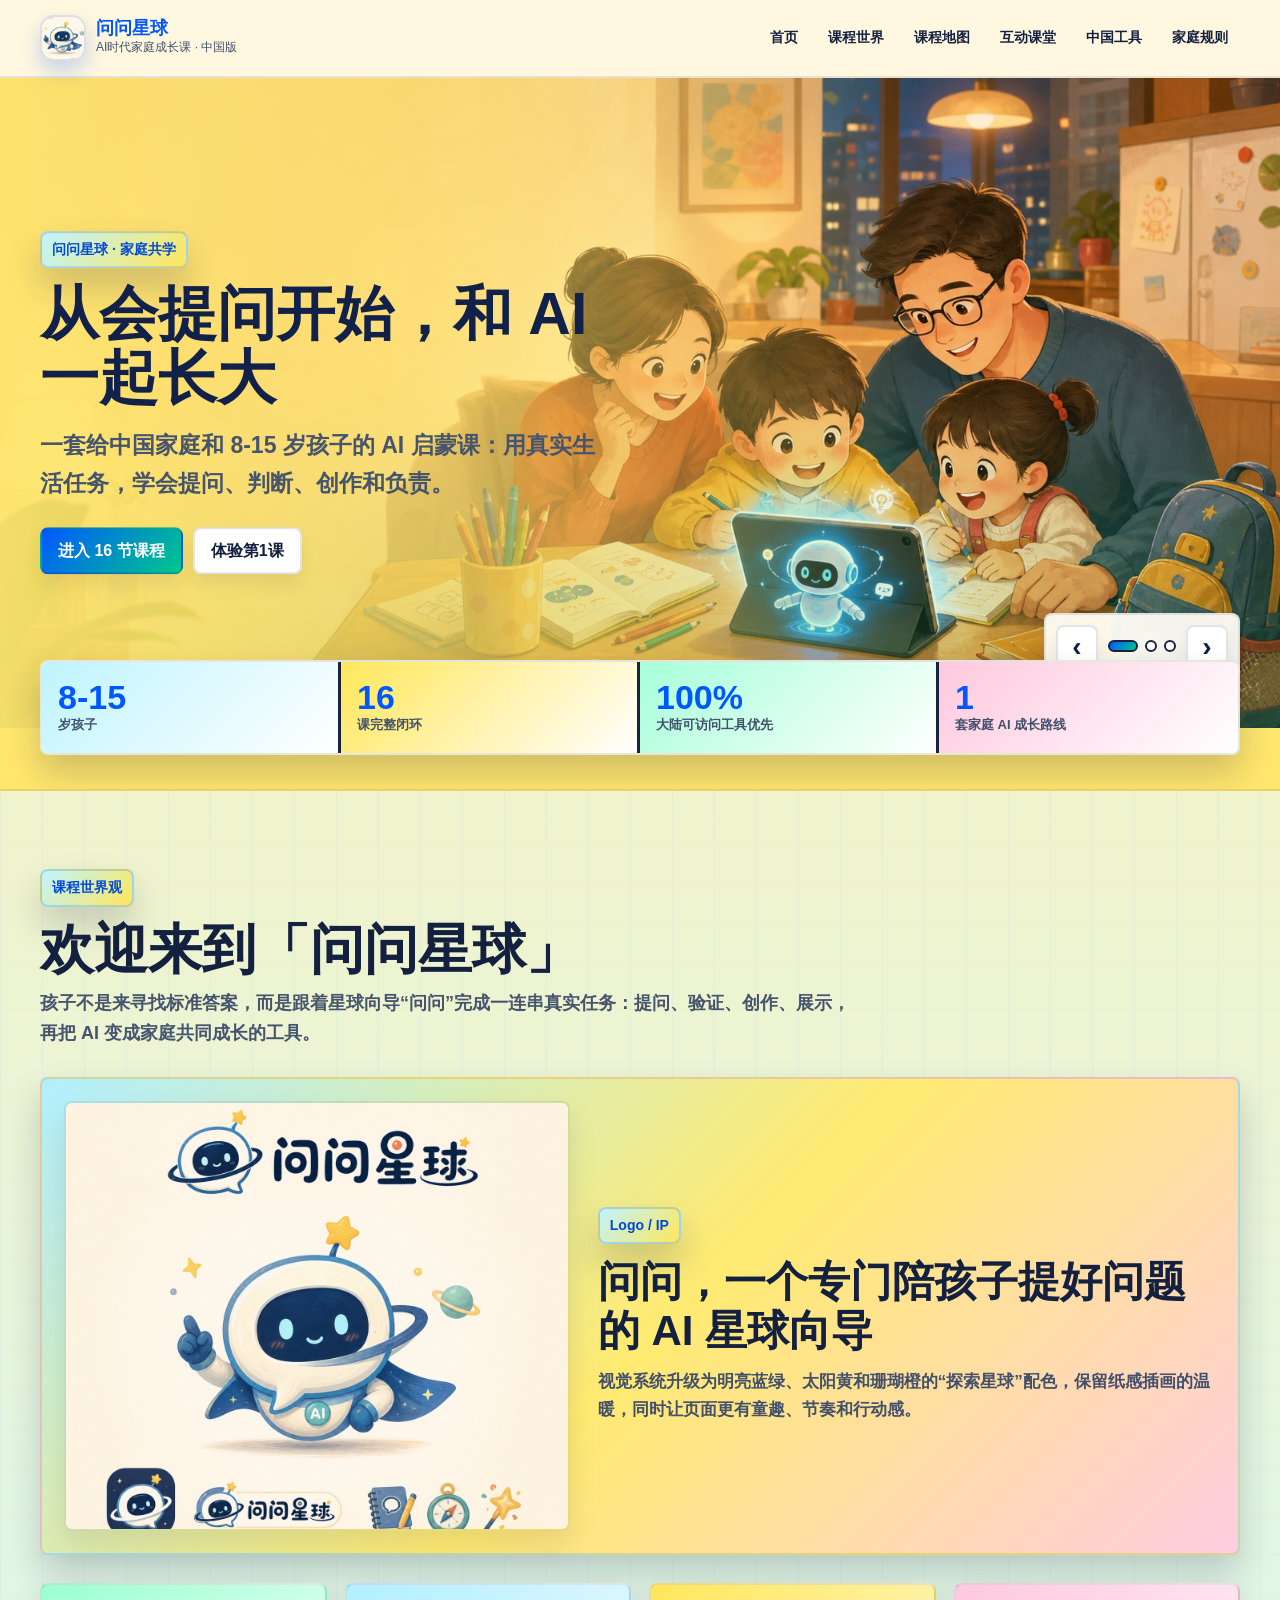
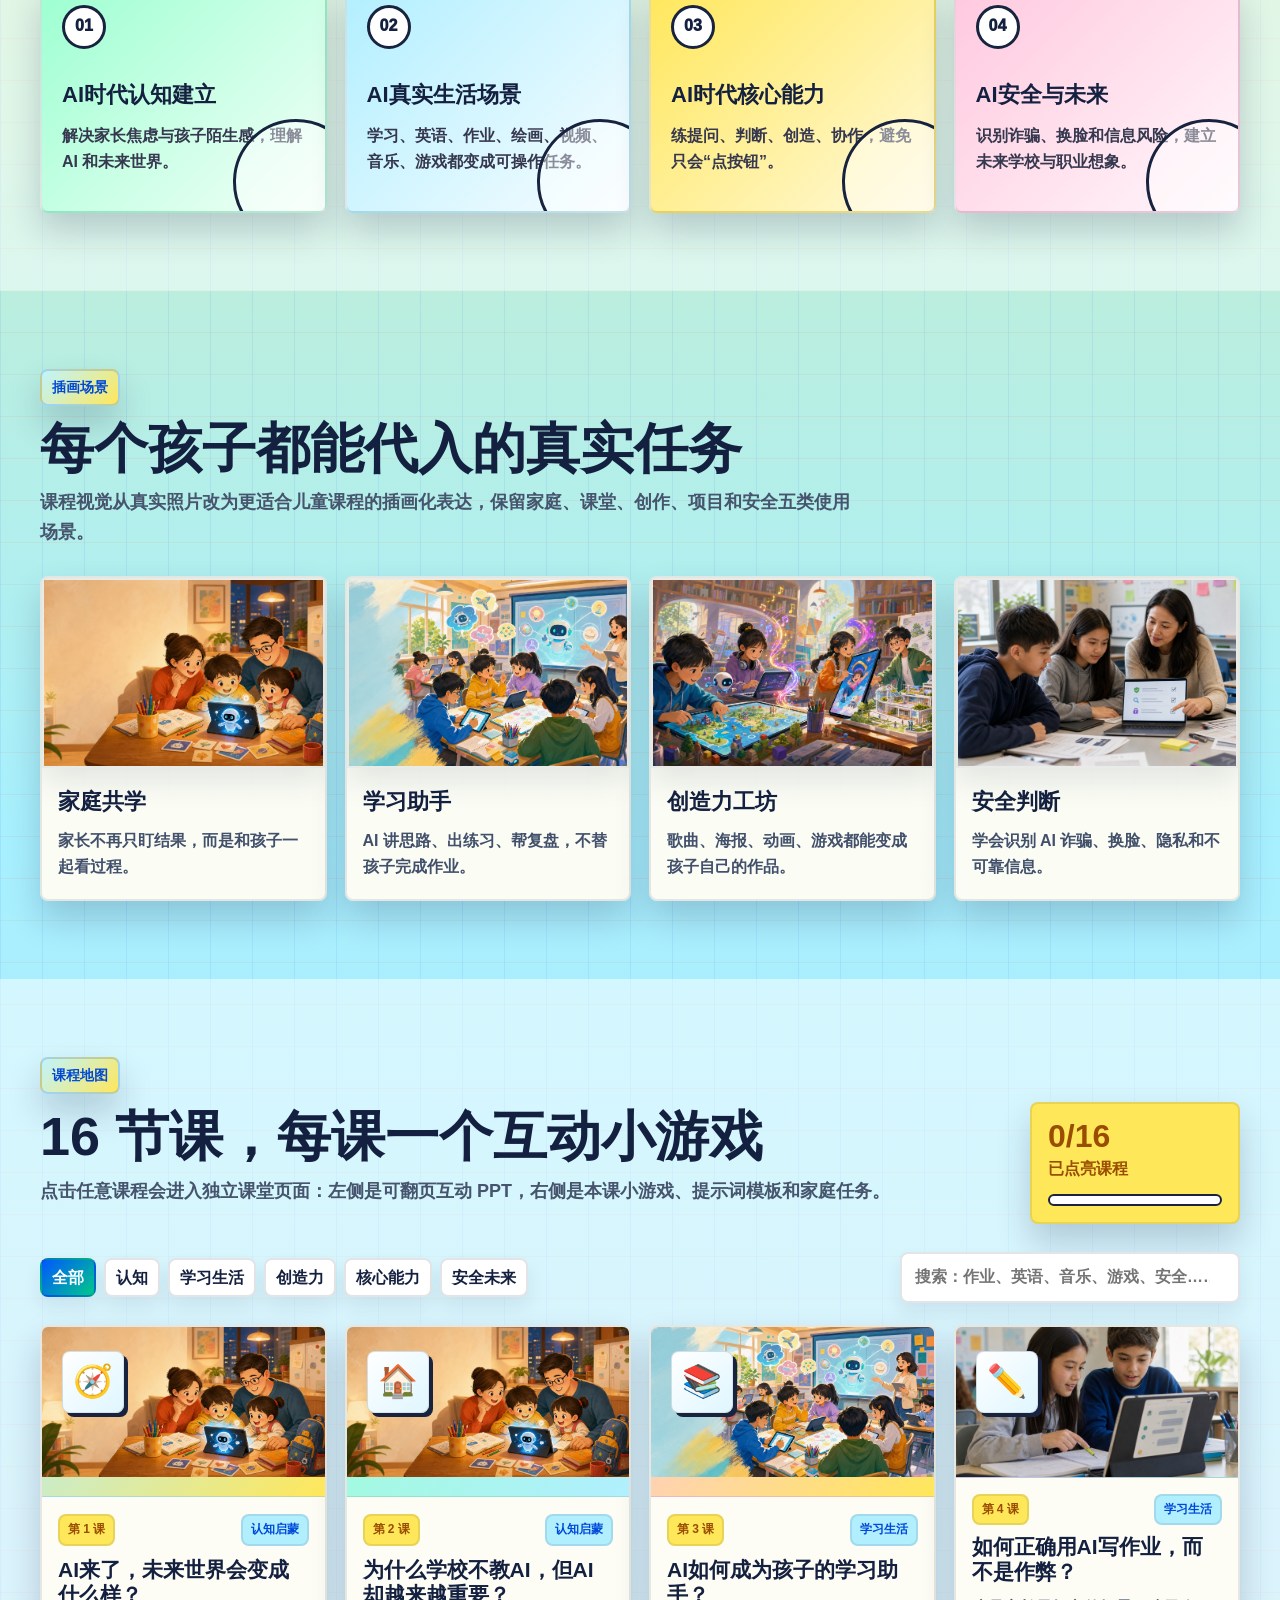
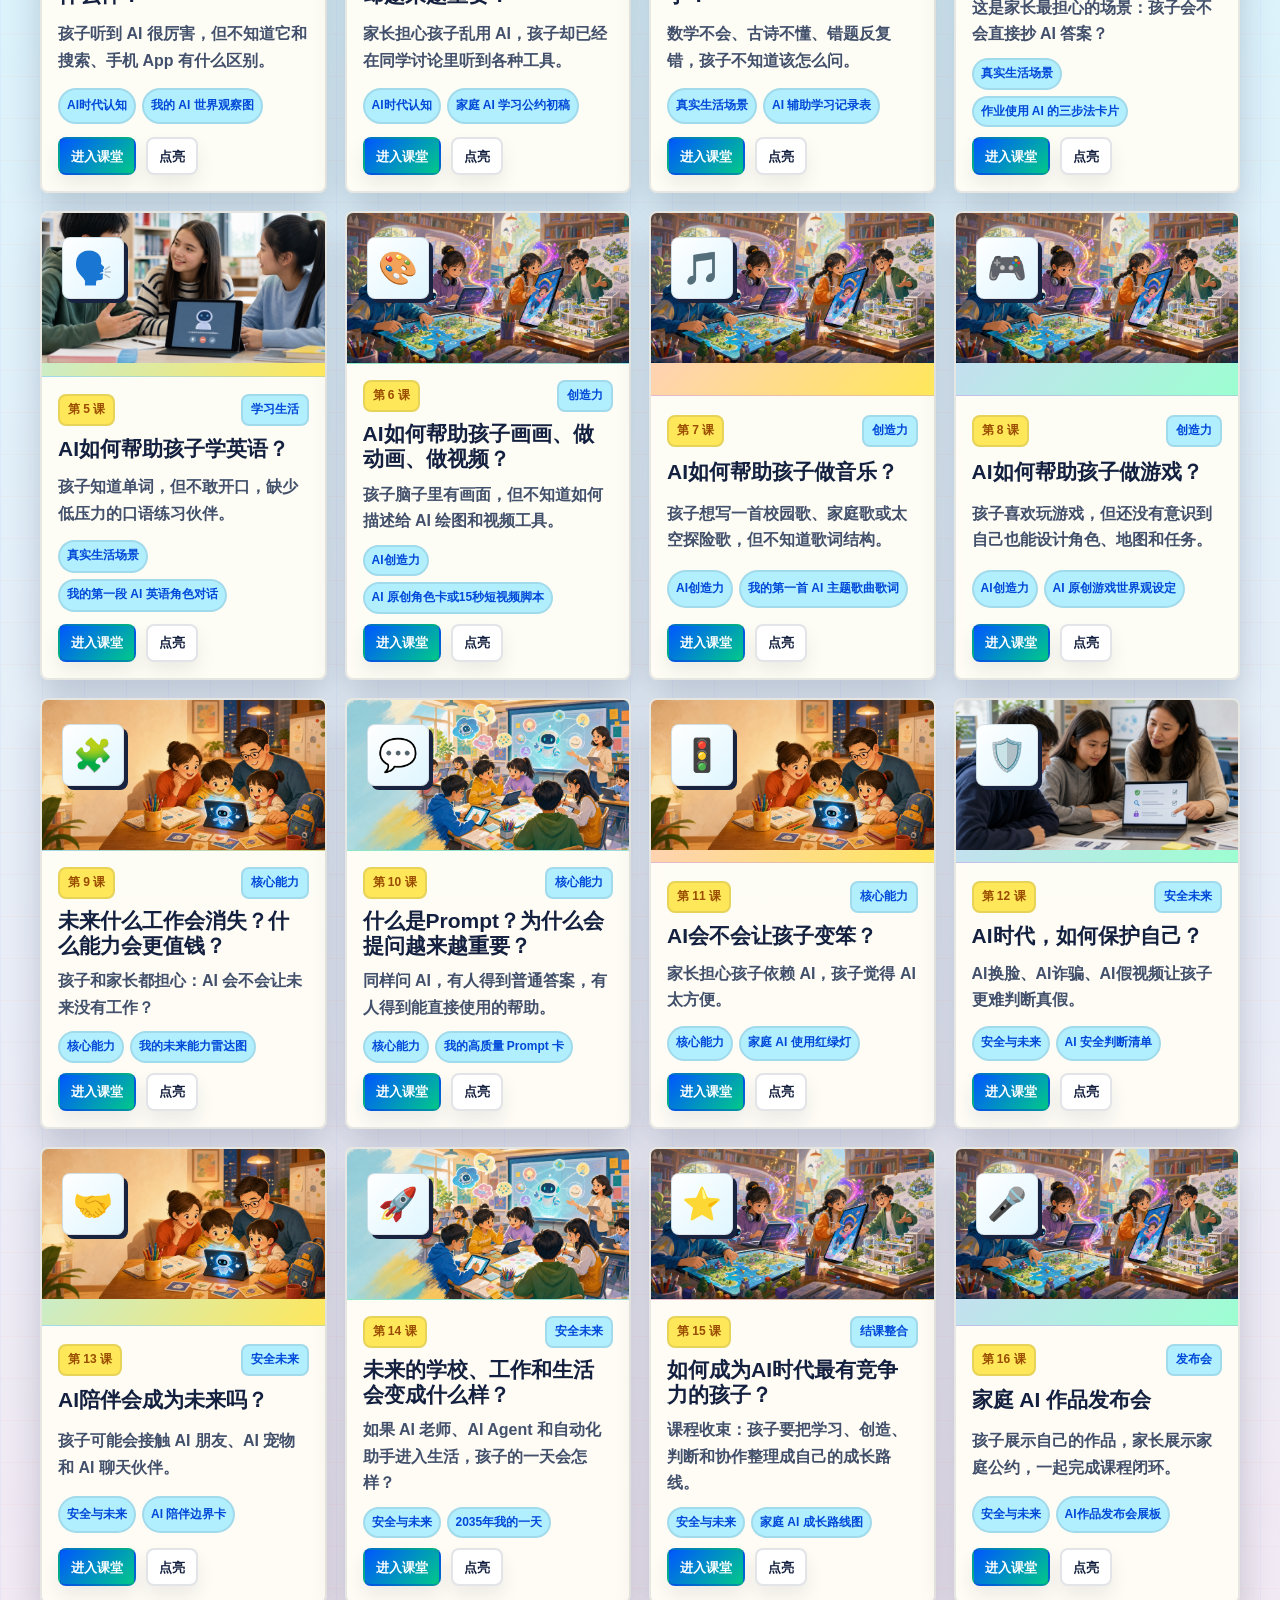
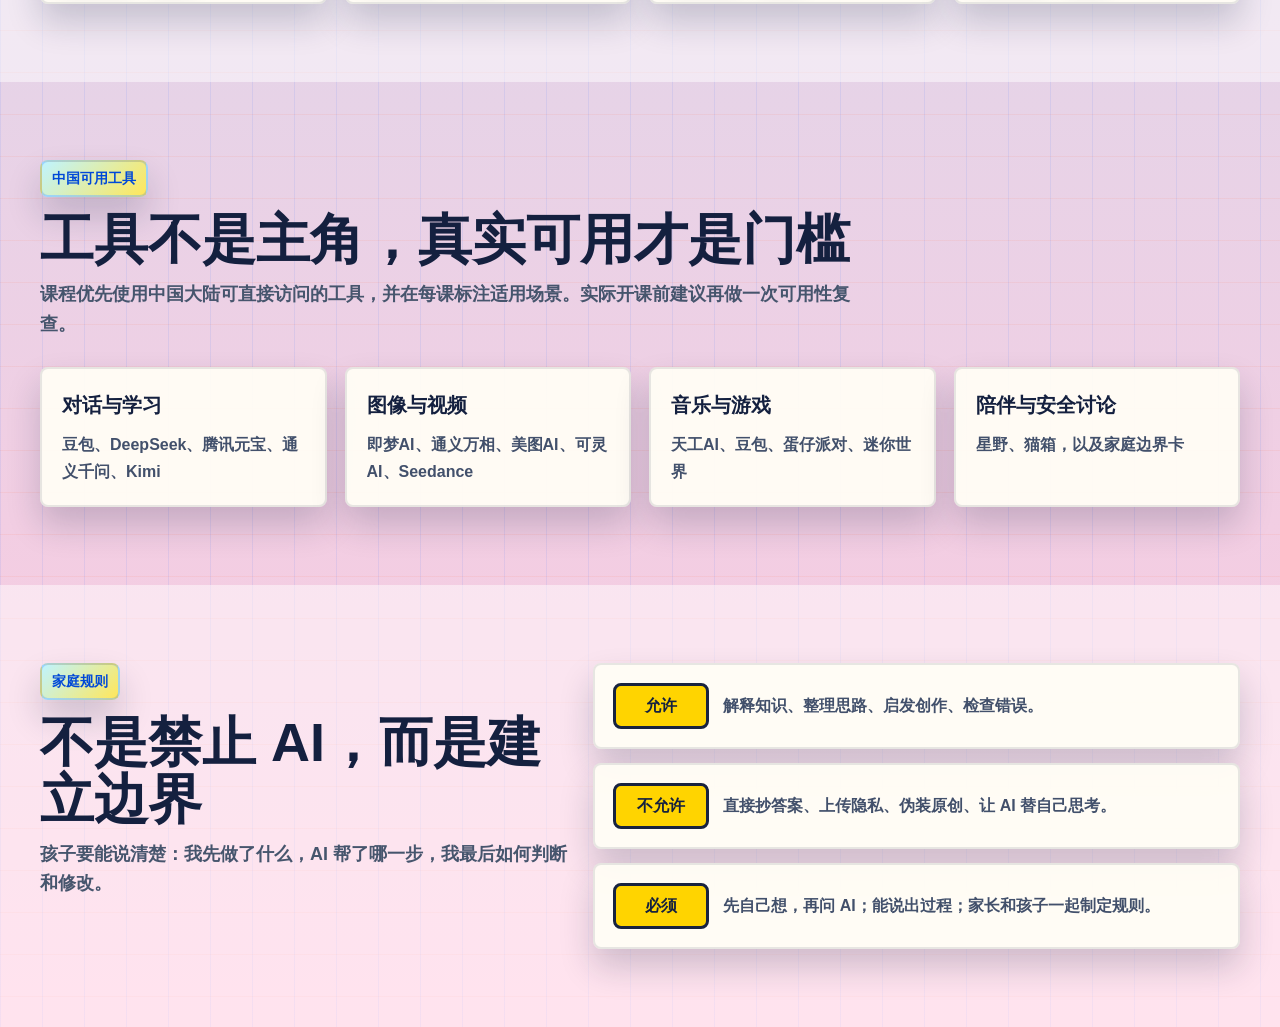
==== commit 1ab863f2: "Fix mobile course scrolling" ====
--- a/index.html
+++ b/index.html
@@ -7,7 +7,7 @@
   <meta name="description" content="面向中国家庭与 8-15 岁孩子的 AI 原生教育启蒙课程，使用中国大陆可直接访问的 AI 工具，包含课程地图、交互 PPT 和每课小游戏。">
   <link rel="icon" href="assets/favicon.svg" type="image/svg+xml">
   <link rel="stylesheet" href="styles.css?v=wenwen-bright-20260520">
-  <link rel="stylesheet" href="wenwen-bright.css?v=20260520f">
+  <link rel="stylesheet" href="wenwen-bright.css?v=20260520h">
 </head>
 <body data-page="home">
   <a class="skip-link" href="#main">跳到主要内容</a>
@@ -211,6 +211,6 @@
 
   <div class="toast" id="toast" role="status" aria-live="polite"></div>
 
-  <script src="script.js?v=scroll-rescue-20260520d"></script>
+  <script src="script.js?v=scroll-rescue-20260520f"></script>
 </body>
 </html>
--- a/wenwen-bright.css
+++ b/wenwen-bright.css
@@ -19,18 +19,17 @@
 
 html,
 body {
-  height: 100% !important;
+  height: auto !important;
   min-height: 100% !important;
   overflow-x: hidden !important;
-  overflow-y: hidden !important;
+  overflow-y: auto !important;
   overscroll-behavior-y: auto;
   touch-action: pan-y;
 }
 
 body {
-  display: flex;
-  min-height: 100dvh !important;
-  flex-direction: column;
+  display: block;
+  min-height: 100% !important;
   background:
     linear-gradient(90deg, rgba(0, 87, 255, 0.08) 1px, transparent 1px),
     linear-gradient(180deg, rgba(255, 90, 42, 0.08) 1px, transparent 1px),
@@ -49,7 +48,6 @@
 }
 
 .site-header {
-  flex: 0 0 auto;
   border-bottom: 2px solid rgba(20, 32, 63, 0.1);
   background: rgba(255, 250, 240, 0.88);
   backdrop-filter: blur(18px);
@@ -58,15 +56,15 @@
 main,
 body > main#main,
 body > main.course-main {
-  flex: 1 1 auto;
-  height: calc(100dvh - 76px);
-  min-height: 0;
-  overflow: hidden auto !important;
+  display: block;
+  height: auto !important;
+  min-height: auto;
+  overflow: visible !important;
   overflow-x: hidden !important;
-  overflow-y: auto !important;
-  overscroll-behavior-y: contain;
+  overflow-y: visible !important;
+  overscroll-behavior-y: auto;
   scroll-behavior: smooth;
-  -webkit-overflow-scrolling: touch;
+  -webkit-overflow-scrolling: auto;
 }
 
 .brand {
@@ -352,6 +350,30 @@
 }
 
 @media (max-width: 760px) {
+  html,
+  body {
+    height: auto !important;
+    min-height: 100% !important;
+    overflow-x: hidden !important;
+    overflow-y: auto !important;
+  }
+
+  body {
+    display: block;
+    min-height: 100% !important;
+  }
+
+  main,
+  body > main#main,
+  body > main.course-main {
+    display: block;
+    height: auto !important;
+    min-height: auto;
+    overflow: visible !important;
+    overscroll-behavior-y: auto;
+    -webkit-overflow-scrolling: auto;
+  }
+
   .hero-slide::after {
     background:
       linear-gradient(0deg, rgba(255, 247, 207, 0.98) 0%, rgba(255, 247, 207, 0.9) 54%, rgba(255, 247, 207, 0.18) 100%);
